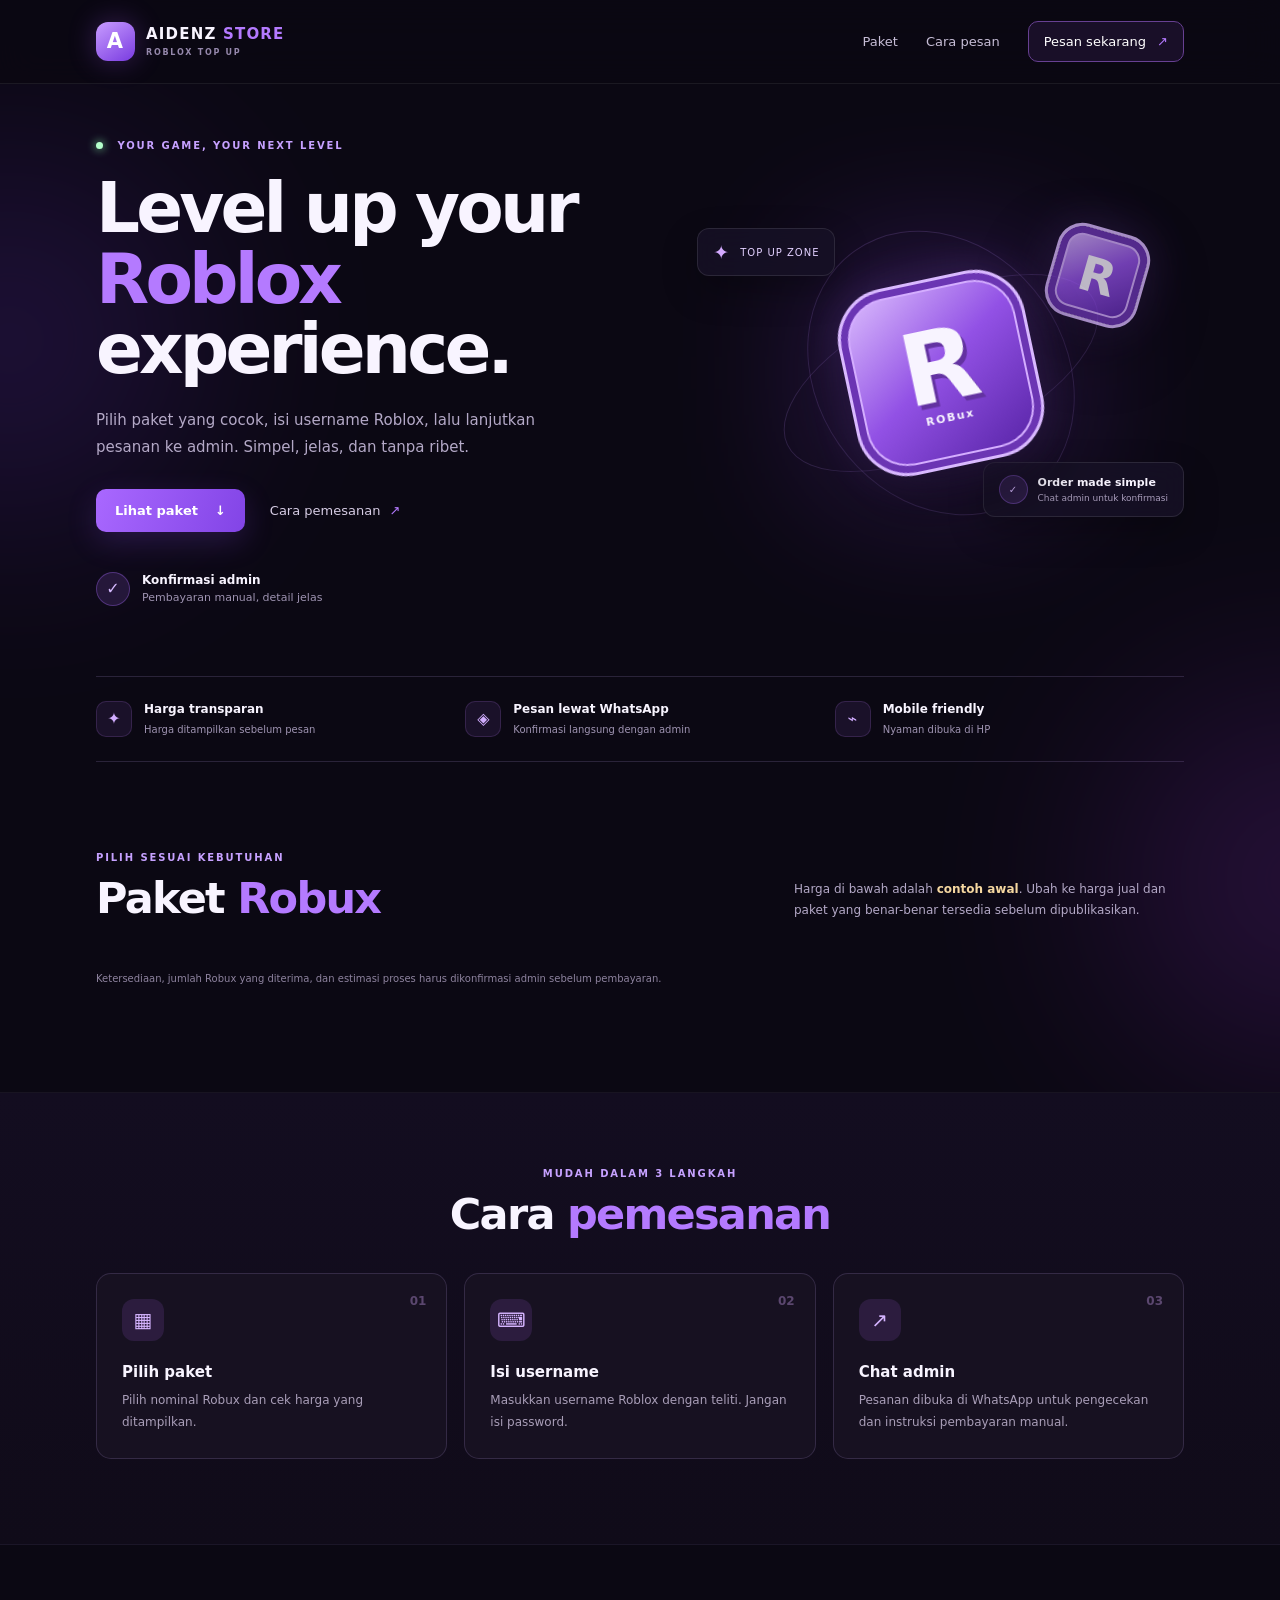
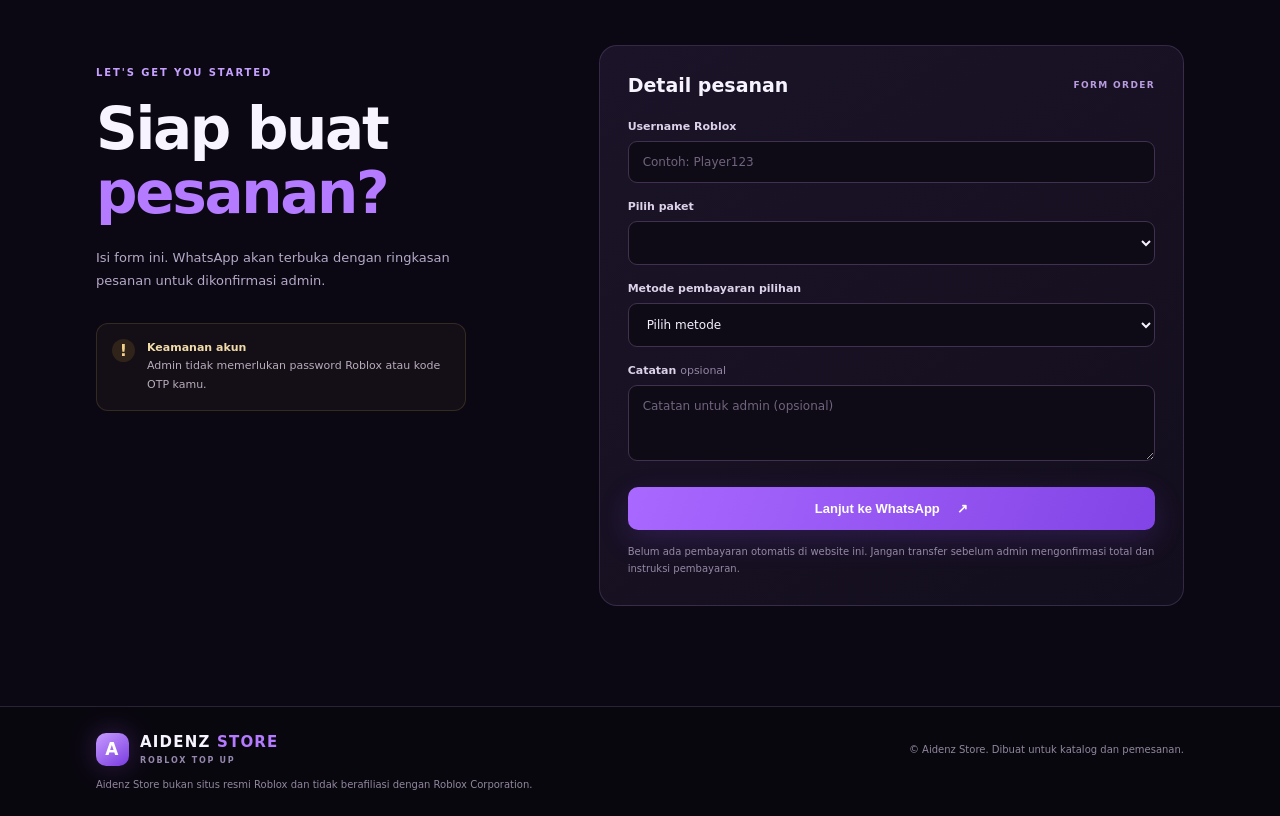
==== index.html @ 17f5f191 "Add files via upload" ====
<!doctype html>
<html lang="id">
<head>
  <meta charset="utf-8">
  <meta name="viewport" content="width=device-width, initial-scale=1">
  <meta name="theme-color" content="#0b0813">
  <meta name="description" content="Aidenz Store — katalog pemesanan Robux dengan konfirmasi admin.">
  <title>Aidenz Store — Roblox Top Up</title>
  <link rel="stylesheet" href="style.css">
</head>
<body>
  <div class="ambient ambient-one"></div>
  <div class="ambient ambient-two"></div>
  <header class="site-header">
    <a class="brand" href="#home" aria-label="Aidenz Store beranda">
      <span class="brand-mark">A</span>
      <span>AIDENZ <b>STORE</b><small>ROBLOX TOP UP</small></span>
    </a>
    <nav aria-label="Navigasi utama">
      <a href="#paket">Paket</a>
      <a href="#cara">Cara pesan</a>
      <a class="nav-cta" href="#pesan">Pesan sekarang <span>↗</span></a>
    </nav>
  </header>

  <main>
    <section class="hero section-wrap" id="home">
      <div class="hero-copy">
        <div class="eyebrow"><span class="live-dot"></span> YOUR GAME, YOUR NEXT LEVEL</div>
        <h1>Level up your<br><span>Roblox</span> experience.</h1>
        <p class="hero-text">Pilih paket yang cocok, isi username Roblox, lalu lanjutkan pesanan ke admin. Simpel, jelas, dan tanpa ribet.</p>
        <div class="hero-actions">
          <a class="button button-primary" href="#paket">Lihat paket <span>↓</span></a>
          <a class="text-link" href="#cara">Cara pemesanan <span>↗</span></a>
        </div>
        <div class="trust-row">
          <div class="trust-icon">✓</div>
          <div><strong>Konfirmasi admin</strong><small>Pembayaran manual, detail jelas</small></div>
        </div>
      </div>
      <div class="hero-art" aria-label="Ilustrasi koin game dekoratif">
        <div class="orbit orbit-a"></div><div class="orbit orbit-b"></div>
        <div class="coin coin-back">R</div>
        <div class="coin coin-main"><span>R</span><i>ROBux</i></div>
        <div class="float-card float-top"><span class="mini-spark">✦</span> TOP UP ZONE</div>
        <div class="float-card float-bottom"><span class="check-bubble">✓</span><div><strong>Order made simple</strong><small>Chat admin untuk konfirmasi</small></div></div>
        <div class="art-glow"></div>
      </div>
    </section>

    <section class="stats section-wrap" aria-label="Informasi toko">
      <div><span class="stat-icon">✦</span><strong>Harga transparan</strong><small>Harga ditampilkan sebelum pesan</small></div>
      <div><span class="stat-icon">◈</span><strong>Pesan lewat WhatsApp</strong><small>Konfirmasi langsung dengan admin</small></div>
      <div><span class="stat-icon">⌁</span><strong>Mobile friendly</strong><small>Nyaman dibuka di HP</small></div>
    </section>

    <section class="section-wrap products-section" id="paket">
      <div class="section-heading">
        <div><div class="eyebrow">PILIH SESUAI KEBUTUHAN</div><h2>Paket <span>Robux</span></h2></div>
        <p>Harga di bawah adalah <b>contoh awal</b>. Ubah ke harga jual dan paket yang benar-benar tersedia sebelum dipublikasikan.</p>
      </div>
      <div class="product-grid" id="product-grid"></div>
      <p class="small-note">Ketersediaan, jumlah Robux yang diterima, dan estimasi proses harus dikonfirmasi admin sebelum pembayaran.</p>
    </section>

    <section class="how-section" id="cara">
      <div class="section-wrap">
        <div class="section-heading centered">
          <div class="eyebrow">MUDAH DALAM 3 LANGKAH</div>
          <h2>Cara <span>pemesanan</span></h2>
        </div>
        <div class="steps">
          <article class="step-card"><div class="step-number">01</div><div class="step-icon">▦</div><h3>Pilih paket</h3><p>Pilih nominal Robux dan cek harga yang ditampilkan.</p></article>
          <article class="step-card"><div class="step-number">02</div><div class="step-icon">⌨</div><h3>Isi username</h3><p>Masukkan username Roblox dengan teliti. Jangan isi password.</p></article>
          <article class="step-card"><div class="step-number">03</div><div class="step-icon">↗</div><h3>Chat admin</h3><p>Pesanan dibuka di WhatsApp untuk pengecekan dan instruksi pembayaran manual.</p></article>
        </div>
      </div>
    </section>

    <section class="section-wrap order-section" id="pesan">
      <div class="order-aside">
        <div class="eyebrow">LET'S GET YOU STARTED</div>
        <h2>Siap buat<br><span>pesanan?</span></h2>
        <p>Isi form ini. WhatsApp akan terbuka dengan ringkasan pesanan untuk dikonfirmasi admin.</p>
        <div class="safety-note"><span>!</span><p><b>Keamanan akun</b><br>Admin tidak memerlukan password Roblox atau kode OTP kamu.</p></div>
      </div>
      <form class="order-form" id="order-form">
        <div class="form-heading"><h3>Detail pesanan</h3><span class="form-step">FORM ORDER</span></div>
        <label for="roblox-username">Username Roblox</label>
        <input id="roblox-username" name="username" type="text" maxlength="30" placeholder="Contoh: Player123" autocomplete="off" required>
        <label for="package-select">Pilih paket</label>
        <select id="package-select" name="package" required></select>
        <label for="payment-select">Metode pembayaran pilihan</label>
        <select id="payment-select" name="payment" required>
          <option value="">Pilih metode</option>
          <option>DANA (konfirmasi admin)</option>
          <option>GoPay (konfirmasi admin)</option>
          <option>Transfer bank (konfirmasi admin)</option>
          <option>QRIS jika tersedia dari admin</option>
        </select>
        <label for="customer-note">Catatan <span class="optional">opsional</span></label>
        <textarea id="customer-note" name="note" rows="3" maxlength="250" placeholder="Catatan untuk admin (opsional)"></textarea>
        <button class="button button-primary submit-button" type="submit">Lanjut ke WhatsApp <span>↗</span></button>
        <p class="form-disclaimer">Belum ada pembayaran otomatis di website ini. Jangan transfer sebelum admin mengonfirmasi total dan instruksi pembayaran.</p>
        <p class="form-error" id="form-error" role="alert" hidden></p>
      </form>
    </section>
  </main>

  <footer class="site-footer">
    <a class="brand footer-brand" href="#home"><span class="brand-mark">A</span><span>AIDENZ <b>STORE</b><small>ROBLOX TOP UP</small></span></a>
    <p>© <span id="year"></span> Aidenz Store. Dibuat untuk katalog dan pemesanan.</p>
    <p class="footer-disclaimer">Aidenz Store bukan situs resmi Roblox dan tidak berafiliasi dengan Roblox Corporation.</p>
  </footer>
  <script src="script.js"></script>
</body>
</html>
---- style.css ----
:root {
  --bg: #0b0813;
  --panel: #151020;
  --panel-light: #1c152b;
  --line: rgba(204, 172, 255, .16);
  --text: #f8f4ff;
  --muted: #b4a9c7;
  --purple: #b47aff;
  --purple-2: #8e4df2;
  --pink: #ed8cff;
}
* { box-sizing: border-box; }
html { scroll-behavior: smooth; scroll-padding-top: 88px; }
body { margin: 0; background: var(--bg); color: var(--text); font-family: Inter, ui-sans-serif, system-ui, -apple-system, BlinkMacSystemFont, "Segoe UI", sans-serif; overflow-x: hidden; }
a { color: inherit; text-decoration: none; }
.ambient { position: absolute; width: 360px; height: 360px; border-radius: 50%; filter: blur(110px); opacity: .17; pointer-events: none; z-index: -1; }
.ambient-one { background: #873eff; top: 160px; left: -170px; }
.ambient-two { background: #b53bff; top: 700px; right: -200px; }
.site-header { height: 84px; display: flex; align-items: center; justify-content: space-between; padding: 0 7.5%; border-bottom: 1px solid rgba(255,255,255,.07); background: rgba(11,8,19,.84); backdrop-filter: blur(18px); position: sticky; top: 0; z-index: 10; }
.brand { display: inline-flex; align-items: center; gap: 11px; font-size: 15px; font-weight: 900; letter-spacing: .08em; line-height: 1.15; }
.brand b { color: var(--purple); }
.brand small { display: block; font-size: 8px; color: #9588ac; letter-spacing: .22em; margin-top: 5px; }
.brand-mark { width: 39px; height: 39px; display: grid; place-items: center; border-radius: 12px; background: linear-gradient(145deg, #c89cff, #793be0); box-shadow: 0 0 28px #8f4bdf55; color: white; font-size: 21px; }
nav { display: flex; align-items: center; gap: 28px; font-size: 13px; color: #c7bed7; }
nav a:hover, .text-link:hover { color: white; }
.nav-cta { border: 1px solid #674092; border-radius: 10px; padding: 12px 15px; color: white; background: #9a5af51a; }
.nav-cta span { color: var(--purple); margin-left: 7px; }
.section-wrap { width: min(1120px, 85%); margin: auto; }
.hero { min-height: 570px; display: grid; grid-template-columns: 1.08fr .92fr; align-items: center; gap: 30px; padding-top: 56px; padding-bottom: 70px; }
.eyebrow { color: #c6a1ff; font-size: 10px; font-weight: 800; letter-spacing: .19em; }
.live-dot { display: inline-block; width: 7px; height: 7px; border-radius: 50%; background: #b4ffcb; box-shadow: 0 0 10px #8cffb2; margin-right: 9px; }
h1 { font-size: clamp(43px, 5.4vw, 70px); letter-spacing: -.055em; line-height: 1.02; margin: 22px 0; font-weight: 850; }
h1 span, h2 span { color: var(--purple); }
.hero-text { max-width: 480px; color: var(--muted); font-size: 15px; line-height: 1.8; }
.hero-actions { display: flex; align-items: center; gap: 25px; margin-top: 28px; }
.button { display: inline-flex; align-items: center; justify-content: center; gap: 17px; padding: 14px 19px; border: 0; border-radius: 10px; font-weight: 800; font-size: 13px; cursor: pointer; transition: transform .2s, box-shadow .2s; }
.button:hover { transform: translateY(-2px); }
.button-primary { color: white; background: linear-gradient(110deg, #a968ff, #8244e6); box-shadow: 0 10px 30px #8e4df233; }
.button-primary:hover { box-shadow: 0 12px 36px #a65aff55; }
.text-link { font-size: 13px; color: #d6cce4; }
.text-link span { color: var(--purple); margin-left: 5px; }
.trust-row { display: flex; gap: 12px; align-items: center; margin-top: 40px; }
.trust-icon, .check-bubble { display: grid; place-items: center; border-radius: 50%; background: #9c63e52a; color: #d6baff; width: 34px; height: 34px; border: 1px solid #a76bff55; }
.trust-row strong, .trust-row small { display: block; }
.trust-row strong { font-size: 12px; }
.trust-row small { color: #9e93b1; margin-top: 4px; font-size: 11px; }
.hero-art { position: relative; min-height: 390px; display: grid; place-items: center; isolation: isolate; }
.art-glow { position: absolute; width: 240px; height: 240px; background: #8d41ed; opacity: .25; filter: blur(75px); z-index: -1; }
.orbit { position: absolute; border: 1px solid #bc91ff2b; border-radius: 50%; transform: rotate(-25deg); }
.orbit-a { width: 340px; height: 150px; }
.orbit-b { width: 300px; height: 250px; transform: rotate(55deg); }
.coin { position: absolute; display: flex; align-items: center; justify-content: center; flex-direction: column; border-radius: 27%; font-weight: 900; background: linear-gradient(145deg, #e0c4ff, #9251e5 48%, #5421a2); border: 3px solid #d9b9ff; box-shadow: inset 0 0 0 7px #6b35b3, inset 0 0 0 9px #d4adff, 0 22px 70px #0008, 0 0 45px #a362ff44; }
.coin-main { width: 190px; height: 190px; transform: rotate(-12deg); z-index: 2; }
.coin-main span { font-size: 100px; line-height: .9; text-shadow: 3px 5px 0 #6332a1; }
.coin-main i { font-size: 11px; letter-spacing: .15em; font-style: normal; }
.coin-back { width: 95px; height: 95px; font-size: 48px; right: 8%; top: 13%; transform: rotate(16deg); opacity: .75; }
.float-card { position: absolute; display: flex; align-items: center; gap: 10px; border: 1px solid #ffffff19; background: #171126dd; border-radius: 12px; padding: 12px 15px; box-shadow: 0 14px 35px #0004; backdrop-filter: blur(12px); font-size: 10px; letter-spacing: .1em; }
.float-top { top: 13%; left: 0; color: #e3d1ff; }
.mini-spark { color: #d4aaff; font-size: 19px; }
.float-bottom { bottom: 13%; right: 0; letter-spacing: 0; }
.float-bottom strong, .float-bottom small { display: block; }
.float-bottom strong { font-size: 11px; }
.float-bottom small { color: #a99dbb; margin-top: 4px; font-size: 9px; }
.check-bubble { width: 29px; height: 29px; flex-shrink: 0; }
.stats { display: grid; grid-template-columns: repeat(3, 1fr); border-top: 1px solid var(--line); border-bottom: 1px solid var(--line); padding-top: 24px; padding-bottom: 24px; gap: 20px; }
.stats > div { display: grid; grid-template-columns: 38px 1fr; align-items: center; column-gap: 10px; }
.stat-icon { grid-row: span 2; width: 36px; height: 36px; display: grid; place-items: center; background: #9d61e51b; color: #d1adff; border: 1px solid #a875df30; border-radius: 10px; }
.stats strong { font-size: 12px; }
.stats small { color: #9f94b2; font-size: 10px; margin-top: 5px; }
.products-section { padding-top: 90px; padding-bottom: 95px; }
.section-heading { display: flex; align-items: end; justify-content: space-between; gap: 25px; margin-bottom: 30px; }
h2 { font-size: clamp(30px, 4vw, 43px); line-height: 1.1; letter-spacing: -.04em; margin: 12px 0 0; }
.section-heading > p { max-width: 390px; font-size: 12px; line-height: 1.8; color: var(--muted); margin: 0; }
.section-heading > p b { color: #f5d7a0; }
.product-grid { display: grid; grid-template-columns: repeat(3, 1fr); gap: 17px; }
.product-card { position: relative; overflow: hidden; padding: 24px; border: 1px solid var(--line); border-radius: 17px; background: linear-gradient(145deg, #1b1429, #110d1b); transition: .22s ease; }
.product-card:hover { transform: translateY(-5px); border-color: #9d68d7; box-shadow: 0 16px 35px #0003; }
.product-card.featured { border-color: #a56be0aa; background: linear-gradient(145deg, #2b1a42, #151020 75%); }
.product-badge { position: absolute; top: 15px; right: 15px; color: #e4caff; background: #9d5beb29; border: 1px solid #a975df44; border-radius: 30px; padding: 5px 8px; font-size: 9px; font-weight: 800; }
.product-symbol { display: grid; place-items: center; width: 48px; height: 48px; background: #9d5beb20; border: 1px solid #b17aff40; border-radius: 14px; font-size: 23px; margin-bottom: 20px; }
.product-card h3 { margin: 0 0 7px; font-size: 17px; }
.product-card .product-desc { margin: 0 0 22px; font-size: 11px; color: #a79bb8; }
.product-price { font-size: 24px; font-weight: 850; letter-spacing: -.04em; }
.product-price small { font-size: 10px; font-weight: 500; color: #9f94b2; letter-spacing: 0; }
.product-card button { width: 100%; margin-top: 21px; border: 1px solid #7e52ad; background: #8c4bd51a; color: #e5d4ff; border-radius: 9px; padding: 12px; font-weight: 750; cursor: pointer; }
.product-card button:hover { background: #9a59e9; color: white; }
.product-card.featured button { background: linear-gradient(100deg, #a969ff, #8143e3); border-color: transparent; color: white; }
.small-note { color: #8e839f; font-size: 10px; line-height: 1.7; margin-top: 18px; }
.how-section { padding: 75px 0 85px; background: linear-gradient(180deg, #130d20, #100b19); border-top: 1px solid #ffffff09; border-bottom: 1px solid #ffffff09; }
.centered { display: block; text-align: center; margin-bottom: 35px; }
.steps { display: grid; grid-template-columns: repeat(3, 1fr); gap: 17px; }
.step-card { position: relative; padding: 25px; border: 1px solid var(--line); background: #171121; border-radius: 15px; }
.step-number { position: absolute; top: 20px; right: 20px; color: #5b476f; font-size: 12px; font-weight: 900; }
.step-icon { display: grid; place-items: center; width: 42px; height: 42px; background: #9e60e526; color: #d5b4ff; border-radius: 12px; font-size: 20px; margin-bottom: 22px; }
.step-card h3 { font-size: 15px; margin: 0 0 9px; }
.step-card p { color: #a99eb8; font-size: 12px; line-height: 1.8; margin: 0; }
.order-section { display: grid; grid-template-columns: .85fr 1.15fr; gap: 70px; padding-top: 100px; padding-bottom: 100px; align-items: start; }
.order-aside { padding-top: 22px; }
.order-aside h2 { font-size: clamp(40px, 5vw, 58px); margin-top: 20px; }
.order-aside > p { max-width: 360px; color: var(--muted); font-size: 13px; line-height: 1.8; margin-top: 20px; }
.safety-note { display: flex; align-items: start; gap: 12px; margin-top: 30px; padding: 15px; background: #e4b65c0b; border: 1px solid #d9b45a29; border-radius: 12px; max-width: 370px; }
.safety-note > span { flex-shrink: 0; display: grid; place-items: center; width: 23px; height: 23px; border-radius: 50%; background: #c79b3826; color: #f1d18b; font-weight: 900; }
.safety-note p { margin: 0; color: #b8acbd; font-size: 11px; line-height: 1.7; }
.safety-note b { color: #f1dba9; }
.order-form { background: linear-gradient(145deg, #1b1428, #130e1d); border: 1px solid var(--line); border-radius: 18px; padding: 28px; }
.form-heading { display: flex; align-items: center; justify-content: space-between; gap: 12px; margin-bottom: 24px; }
.form-heading h3 { margin: 0; font-size: 19px; }
.form-step { color: #b99bdf; font-size: 9px; font-weight: 800; letter-spacing: .15em; }
.order-form label { display: block; margin: 17px 0 8px; color: #dcd2e9; font-size: 11px; font-weight: 700; }
.optional { color: #9286a2; font-weight: 400; }
.order-form input, .order-form select, .order-form textarea { width: 100%; padding: 13px 14px; color: #f7f0ff; background: #0e0a16; border: 1px solid #40324f; border-radius: 9px; outline: none; font: inherit; font-size: 12px; }
.order-form input:focus, .order-form select:focus, .order-form textarea:focus { border-color: #ad76ee; box-shadow: 0 0 0 3px #a65aff16; }
.order-form input::placeholder, .order-form textarea::placeholder { color: #70647e; }
.order-form select option { background: #151020; }
.order-form textarea { resize: vertical; min-height: 76px; }
.submit-button { width: 100%; margin-top: 22px; }
.form-disclaimer, .form-error { font-size: 10px; line-height: 1.7; color: #9589a5; margin: 13px 0 0; }
.form-error { color: #ffb8b8; }
.site-footer { display: flex; flex-wrap: wrap; align-items: center; justify-content: space-between; gap: 20px; padding: 26px 7.5%; border-top: 1px solid var(--line); background: #09070e; }
.site-footer > p { color: #91869e; font-size: 10px; }
.footer-brand .brand-mark { width: 33px; height: 33px; font-size: 17px; border-radius: 10px; }
.footer-disclaimer { width: 100%; margin: -7px 0 0; }
@media (max-width: 850px) {
  .section-wrap { width: 88%; }
  .hero { grid-template-columns: 1fr 1fr; gap: 8px; }
  .hero-art { transform: scale(.88); }
  .product-card { padding: 19px; }
  .order-section { gap: 35px; }
}
@media (max-width: 650px) {
  .site-header { height: 72px; padding: 0 5%; }
  nav { gap: 13px; font-size: 11px; }
  nav a:first-child { display: none; }
  .nav-cta { padding: 10px; }
  .brand { font-size: 12px; gap: 8px; }
  .brand-mark { width: 34px; height: 34px; }
  .section-wrap { width: 90%; }
  .hero { display: flex; flex-direction: column; align-items: stretch; padding-top: 55px; padding-bottom: 25px; }
  .hero-copy { position: relative; z-index: 2; }
  h1 { font-size: clamp(44px, 12vw, 64px); }
  .hero-text { font-size: 13px; }
  .hero-art { min-height: 300px; transform: scale(.84); margin: -12px 0 -18px; }
  .coin-main { width: 160px; height: 160px; }
  .coin-main span { font-size: 83px; }
  .stats { grid-template-columns: 1fr; gap: 17px; padding: 22px 0; }
  .products-section { padding-top: 65px; padding-bottom: 65px; }
  .section-heading { display: block; }
  .section-heading > p { margin-top: 18px; }
  .product-grid { grid-template-columns: repeat(2, minmax(0, 1fr)); gap: 11px; }
  .product-card { padding: 15px; border-radius: 13px; }
  .product-card h3 { font-size: 14px; }
  .product-price { font-size: 19px; }
  .product-badge { top: 10px; right: 9px; font-size: 8px; }
  .product-symbol { width: 40px; height: 40px; margin-bottom: 15px; }
  .product-card .product-desc { min-height: 30px; }
  .steps { grid-template-columns: 1fr; }
  .step-card { padding: 21px; }
  .order-section { grid-template-columns: 1fr; gap: 28px; padding-top: 70px; padding-bottom: 70px; }
  .order-aside { padding-top: 0; }
  .order-aside h2 { font-size: 48px; }
  .order-form { padding: 21px; }
  .site-footer { padding: 25px 5%; }
  .site-footer > p { line-height: 1.6; }
}
@media (prefers-reduced-motion: reduce) { html { scroll-behavior: auto; } *, *::before, *::after { transition-duration: .01ms !important; } }
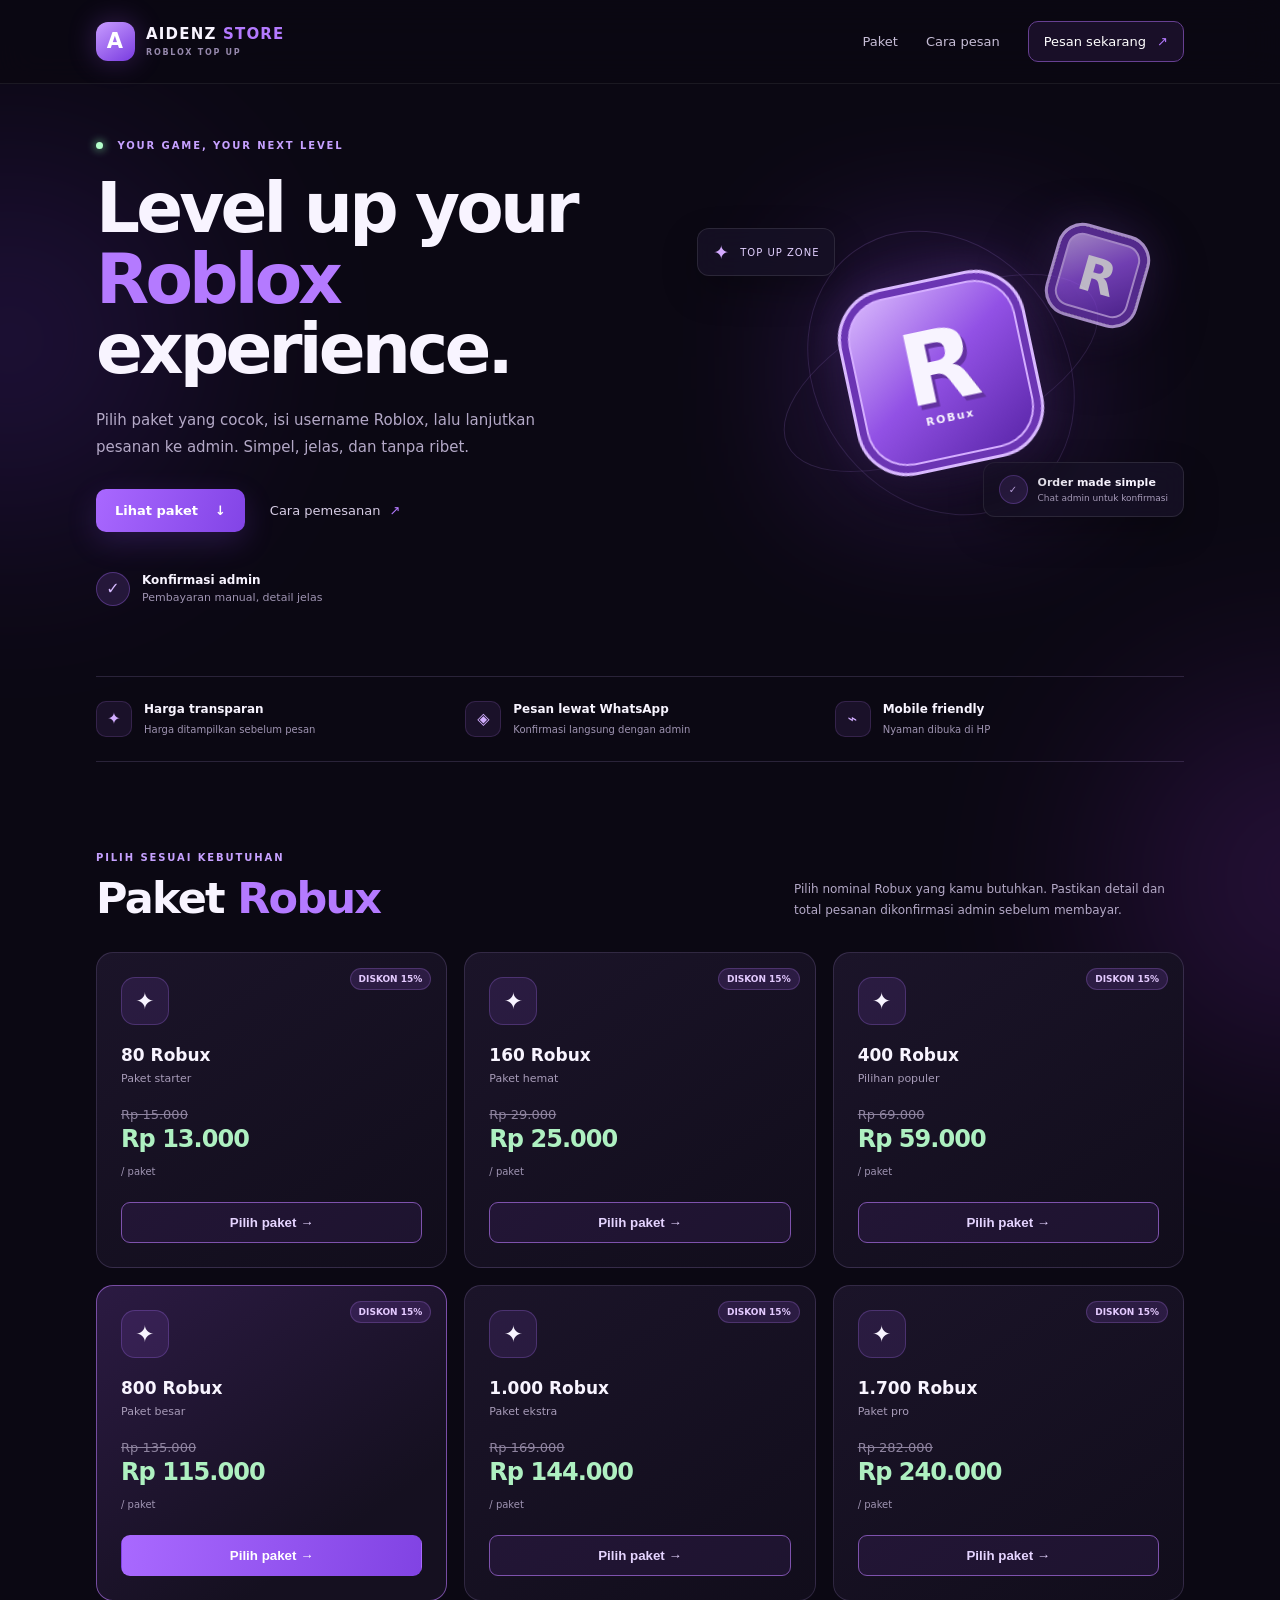
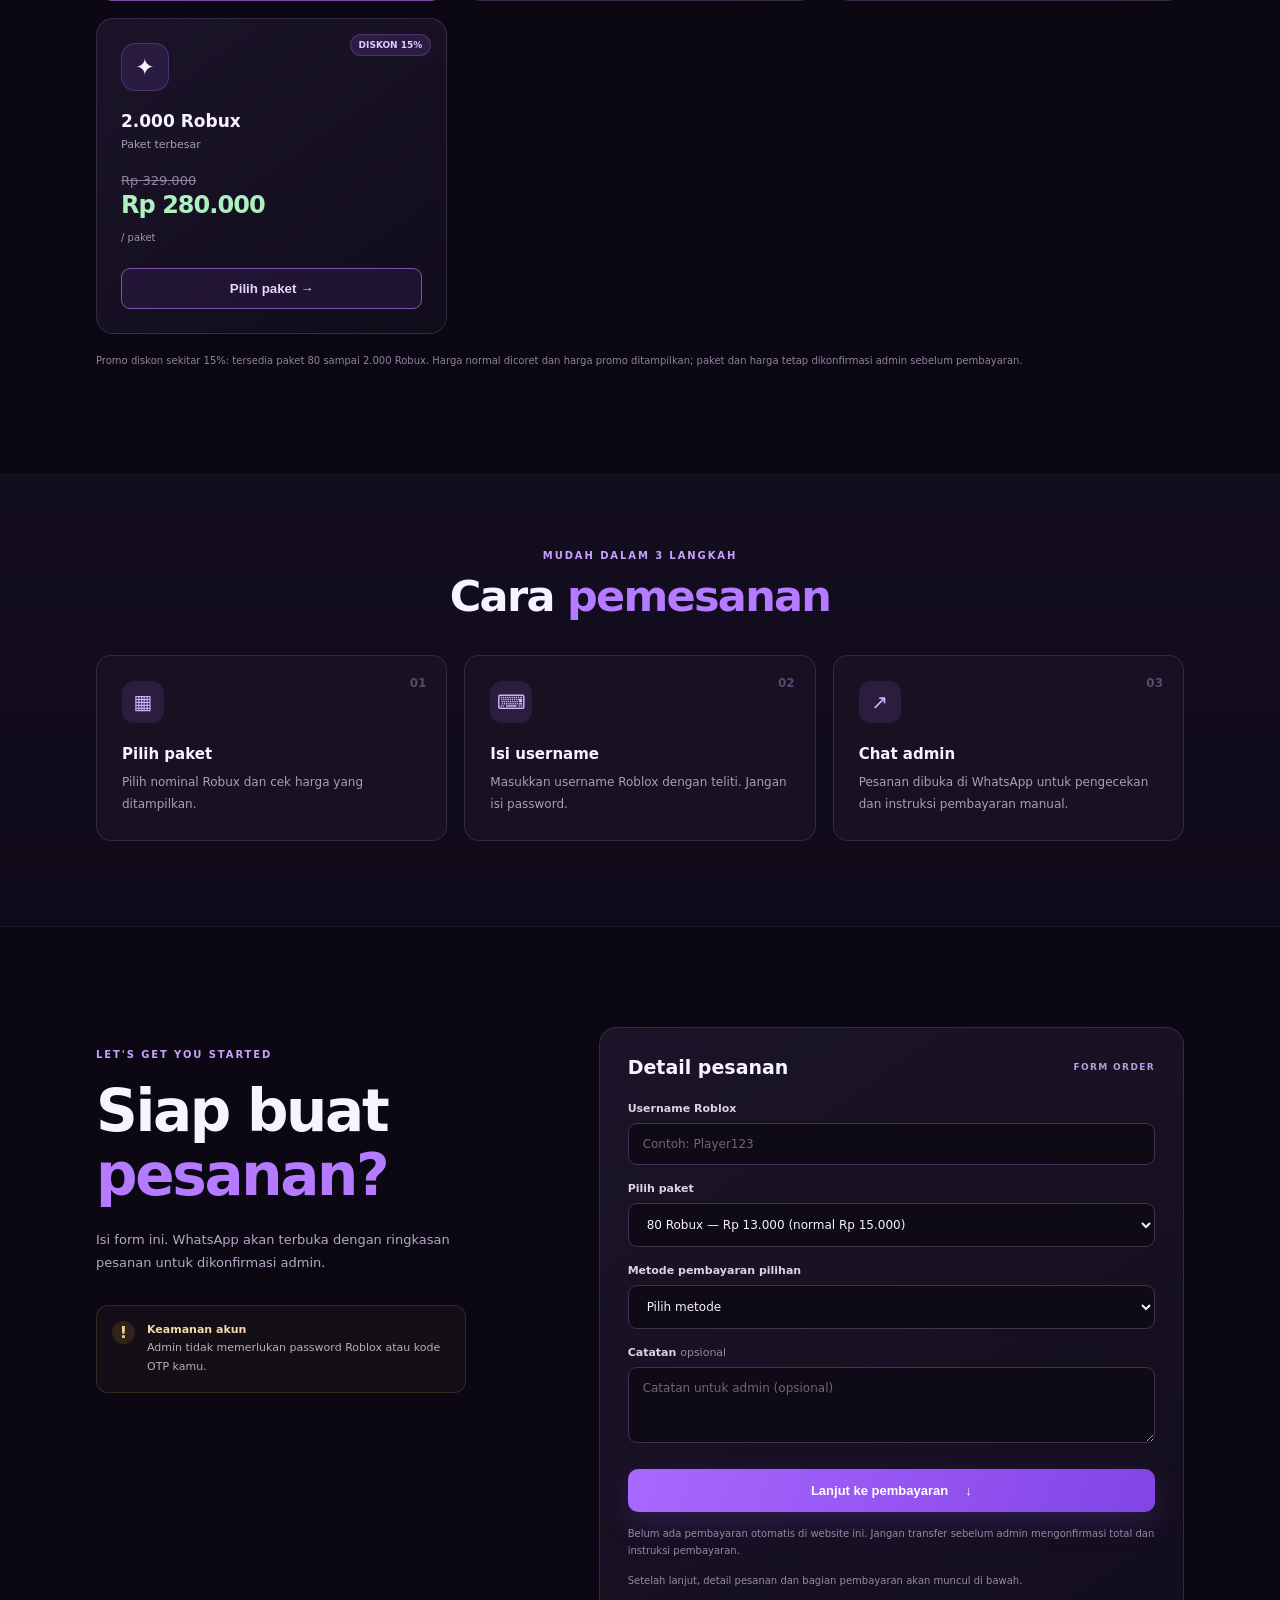
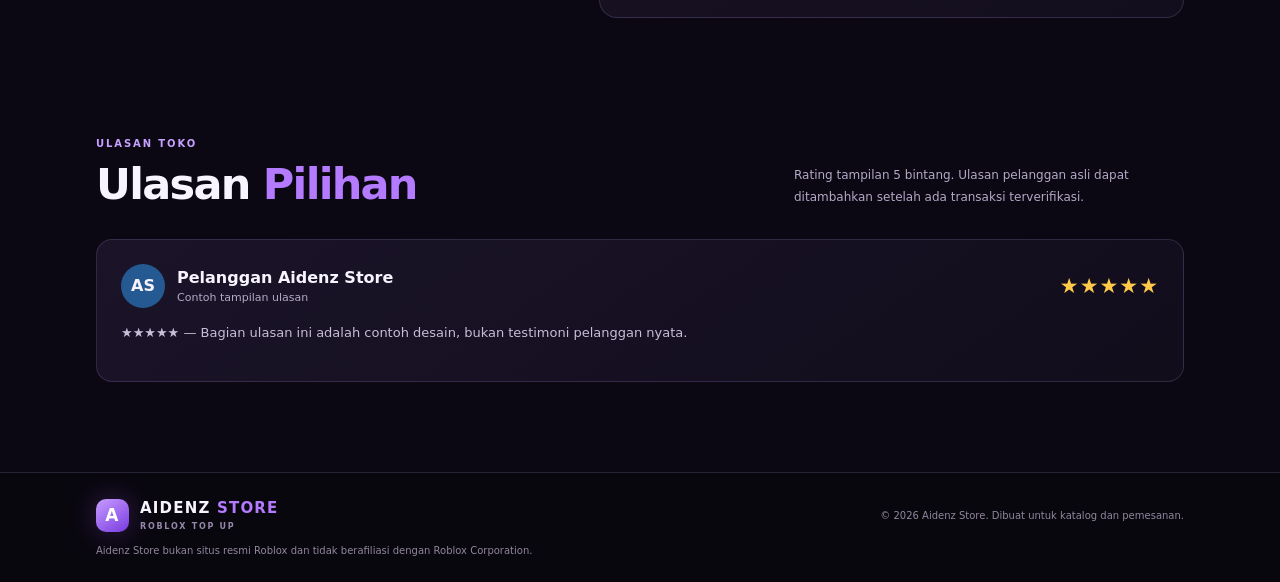
==== commit 3677020d: "Add files via upload" ====
--- a/index.html
+++ b/index.html
@@ -57,10 +57,10 @@
     <section class="section-wrap products-section" id="paket">
       <div class="section-heading">
         <div><div class="eyebrow">PILIH SESUAI KEBUTUHAN</div><h2>Paket <span>Robux</span></h2></div>
-        <p>Harga di bawah adalah <b>contoh awal</b>. Ubah ke harga jual dan paket yang benar-benar tersedia sebelum dipublikasikan.</p>
+        <p>Pilih nominal Robux yang kamu butuhkan. Pastikan detail dan total pesanan dikonfirmasi admin sebelum membayar.</p>
       </div>
       <div class="product-grid" id="product-grid"></div>
-      <p class="small-note">Ketersediaan, jumlah Robux yang diterima, dan estimasi proses harus dikonfirmasi admin sebelum pembayaran.</p>
+      <p class="small-note">Promo diskon sekitar 15%: tersedia paket 80 sampai 2.000 Robux. Harga normal dicoret dan harga promo ditampilkan; paket dan harga tetap dikonfirmasi admin sebelum pembayaran.</p>
     </section>
 
     <section class="how-section" id="cara">
@@ -100,10 +100,28 @@
         </select>
         <label for="customer-note">Catatan <span class="optional">opsional</span></label>
         <textarea id="customer-note" name="note" rows="3" maxlength="250" placeholder="Catatan untuk admin (opsional)"></textarea>
-        <button class="button button-primary submit-button" type="submit">Lanjut ke WhatsApp <span>↗</span></button>
+        <button class="button button-primary submit-button" type="submit">Lanjut ke pembayaran <span>↓</span></button>
         <p class="form-disclaimer">Belum ada pembayaran otomatis di website ini. Jangan transfer sebelum admin mengonfirmasi total dan instruksi pembayaran.</p>
         <p class="form-error" id="form-error" role="alert" hidden></p>
+        <p class="form-disclaimer">Setelah lanjut, detail pesanan dan bagian pembayaran akan muncul di bawah.</p>
       </form>
+      <section class="payment-panel" id="payment-panel" hidden aria-live="polite">
+        <div class="eyebrow">LANGKAH BERIKUTNYA</div>
+        <h3>3. Pembayaran QRIS</h3>
+        <p class="payment-intro">Periksa kembali pesanan. QRIS resmi toko akan ditampilkan di sini setelah gambar QRIS tersedia. Jangan membayar ke QR yang belum terverifikasi.</p>
+        <div class="qr-placeholder"><div class="qr-icon">▦</div><strong>QRIS Aidenz Store</strong><span>Gambar QRIS akan ditambahkan besok</span></div>
+        <div class="payment-total"><span>Total pembayaran</span><strong id="payment-total">—</strong></div>
+        <p class="payment-warning">Nominal dan nama merchant harus sesuai sebelum konfirmasi pembayaran.</p>
+        <div class="payment-actions">
+          <button class="button button-primary" id="save-order-button" type="button">Buat Pesanan &amp; Simpan</button>
+          <button class="button button-primary" id="whatsapp-order-button" type="button">Kirim Pesanan via WhatsApp ↗</button>
+        </div>
+        <p class="save-status" id="save-status" role="status"></p>
+      </section>
+    </section>
+    <section class="section-wrap reviews-section" id="ulasan">
+      <div class="section-heading"><div><div class="eyebrow">ULASAN TOKO</div><h2>Ulasan <span>Pilihan</span></h2></div><p>Rating tampilan 5 bintang. Ulasan pelanggan asli dapat ditambahkan setelah ada transaksi terverifikasi.</p></div>
+      <article class="review-card"><div class="review-top"><div class="review-avatar">AS</div><div><strong>Pelanggan Aidenz Store</strong><small>Contoh tampilan ulasan</small></div><span class="review-stars" aria-label="5 dari 5 bintang">★★★★★</span></div><p>★★★★★ — Bagian ulasan ini adalah contoh desain, bukan testimoni pelanggan nyata.</p></article>
     </section>
   </main>
 
--- a/style.css
+++ b/style.css
@@ -82,6 +82,8 @@
 .product-card .product-desc { margin: 0 0 22px; font-size: 11px; color: #a79bb8; }
 .product-price { font-size: 24px; font-weight: 850; letter-spacing: -.04em; }
 .product-price small { font-size: 10px; font-weight: 500; color: #9f94b2; letter-spacing: 0; }
+.product-normal-price { display: block; color: #8e839f; font-size: 13px; font-weight: 500; letter-spacing: 0; margin-bottom: 3px; }
+.product-sale-price { display: block; color: #aef0c1; font-size: 24px; font-weight: 850; letter-spacing: -.04em; }
 .product-card button { width: 100%; margin-top: 21px; border: 1px solid #7e52ad; background: #8c4bd51a; color: #e5d4ff; border-radius: 9px; padding: 12px; font-weight: 750; cursor: pointer; }
 .product-card button:hover { background: #9a59e9; color: white; }
 .product-card.featured button { background: linear-gradient(100deg, #a969ff, #8143e3); border-color: transparent; color: white; }
@@ -163,3 +165,26 @@
   .site-footer > p { line-height: 1.6; }
 }
 @media (prefers-reduced-motion: reduce) { html { scroll-behavior: auto; } *, *::before, *::after { transition-duration: .01ms !important; } }
+
+/* Order payment options and reviews */
+.payment-panel { grid-column: 1 / -1; margin-top: -45px; padding: 28px; border: 1px solid #315071; border-radius: 18px; background: linear-gradient(145deg,#101d31,#0c1424); }
+.payment-panel[hidden] { display: none; }
+.payment-panel h3 { font-size: 25px; margin: 12px 0; }
+.payment-intro,.payment-warning { color: var(--muted); line-height: 1.75; font-size: 13px; }
+.qr-placeholder { display: flex; flex-direction: column; align-items: center; justify-content: center; gap: 9px; min-height: 190px; margin: 22px 0; padding: 24px; border: 1px dashed #4774a1; border-radius: 14px; background: #0b1424; text-align: center; }
+.qr-icon { display: grid; place-items: center; width: 62px; height: 62px; border-radius: 15px; background: #142c48; color: #75baff; font-size: 34px; }
+.qr-placeholder span { color: #9fb2ca; font-size: 12px; }
+.payment-total { display:flex; justify-content:space-between; gap:16px; padding:18px 0; border-top:1px solid var(--line); border-bottom:1px solid var(--line); color:var(--muted); }
+.payment-total strong { color:#35e2b2; font-size:24px; }
+.payment-actions { display:grid; grid-template-columns:1fr 1fr; gap:14px; margin-top:22px; }
+.payment-actions .button { min-height:56px; }
+.save-status { color:#a8d8ff; font-size:12px; line-height:1.7; }
+.reviews-section { padding-top: 20px; padding-bottom: 90px; }
+.review-card { padding:24px; border:1px solid var(--line); border-radius:16px; background:linear-gradient(145deg,#1b1429,#110d1b); }
+.review-top { display:flex; align-items:center; gap:12px; flex-wrap:wrap; }
+.review-avatar { width:44px; height:44px; display:grid; place-items:center; border-radius:50%; background:#245a91; font-weight:800; }
+.review-top strong,.review-top small { display:block; }
+.review-top small { margin-top:4px; color:var(--muted); font-size:11px; }
+.review-stars { margin-left:auto; color:#ffc94a; font-size:21px; letter-spacing:1px; }
+.review-card p { color:#c7bed7; line-height:1.8; font-size:13px; }
+@media(max-width:650px) { .payment-panel { margin-top:-30px; padding:20px; } .payment-actions { grid-template-columns:1fr; } .payment-total strong { font-size:20px; } .review-stars { margin-left:0; width:100%; } }
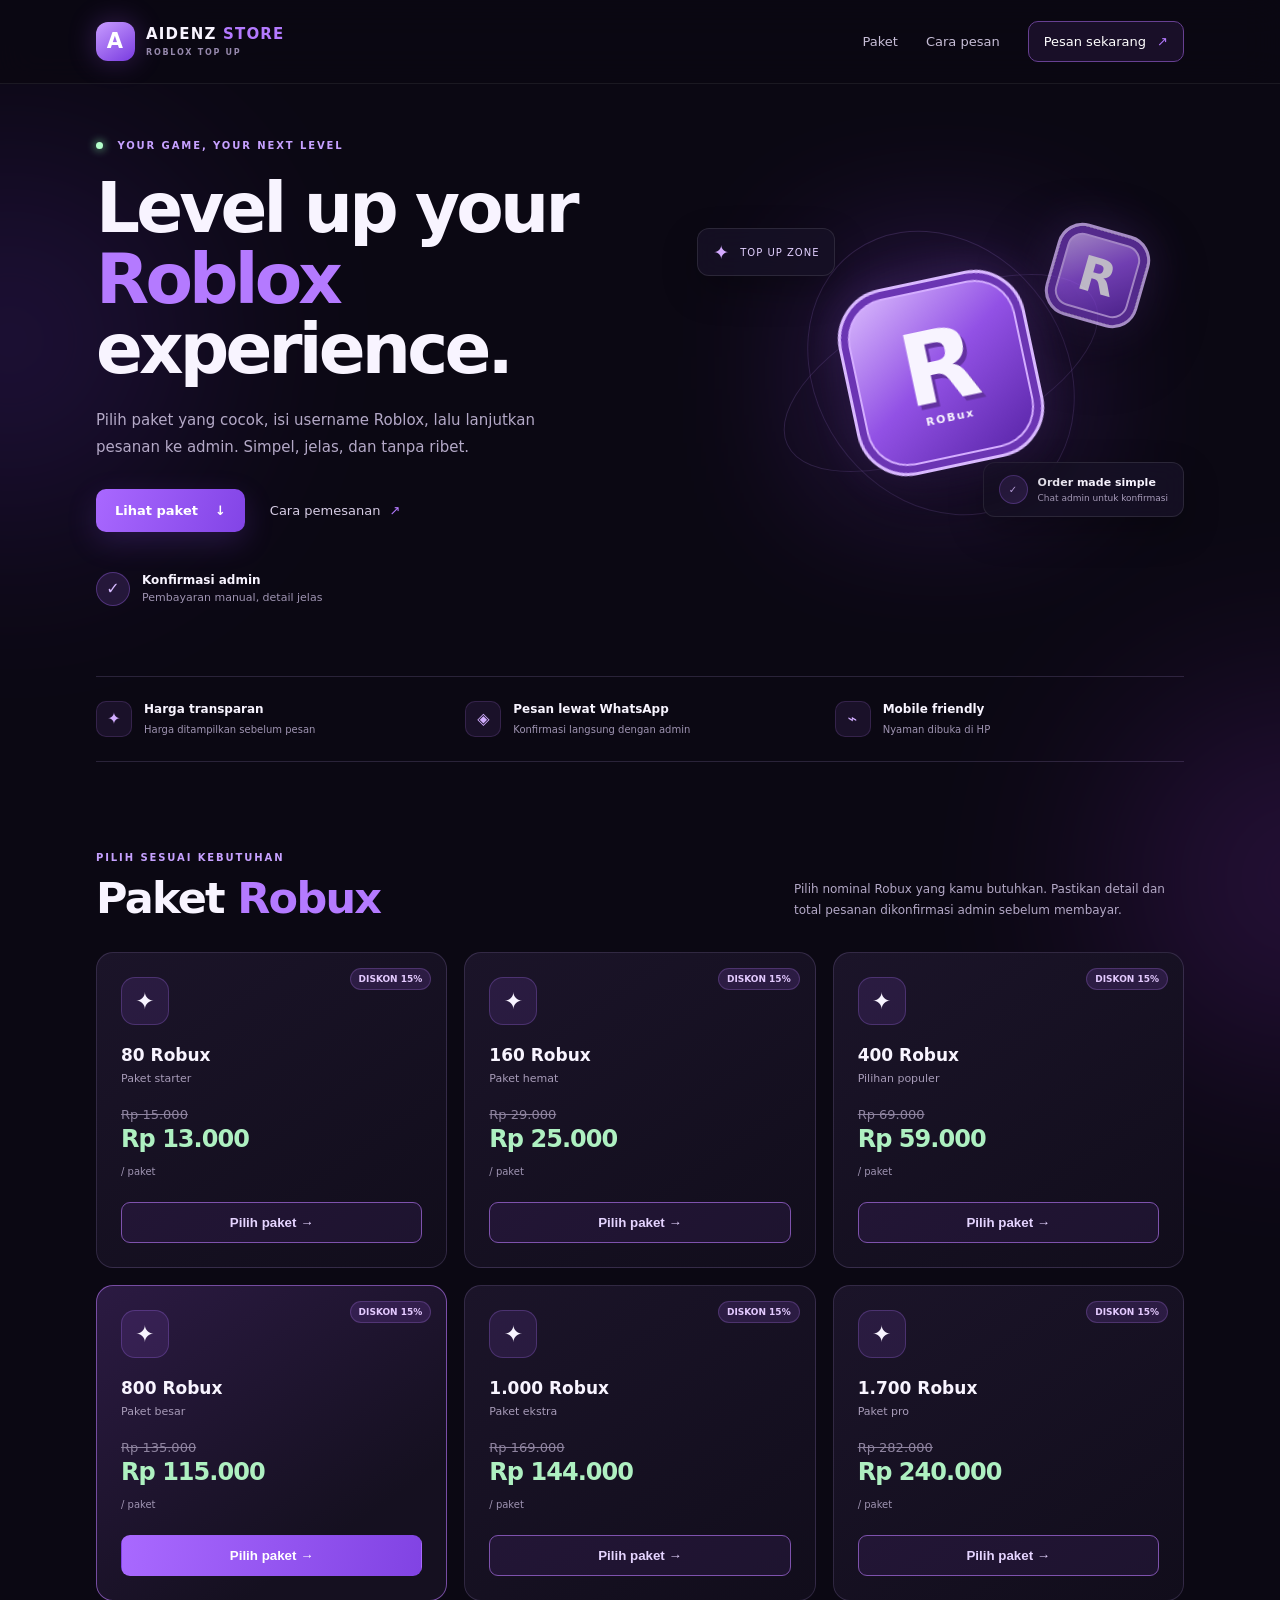
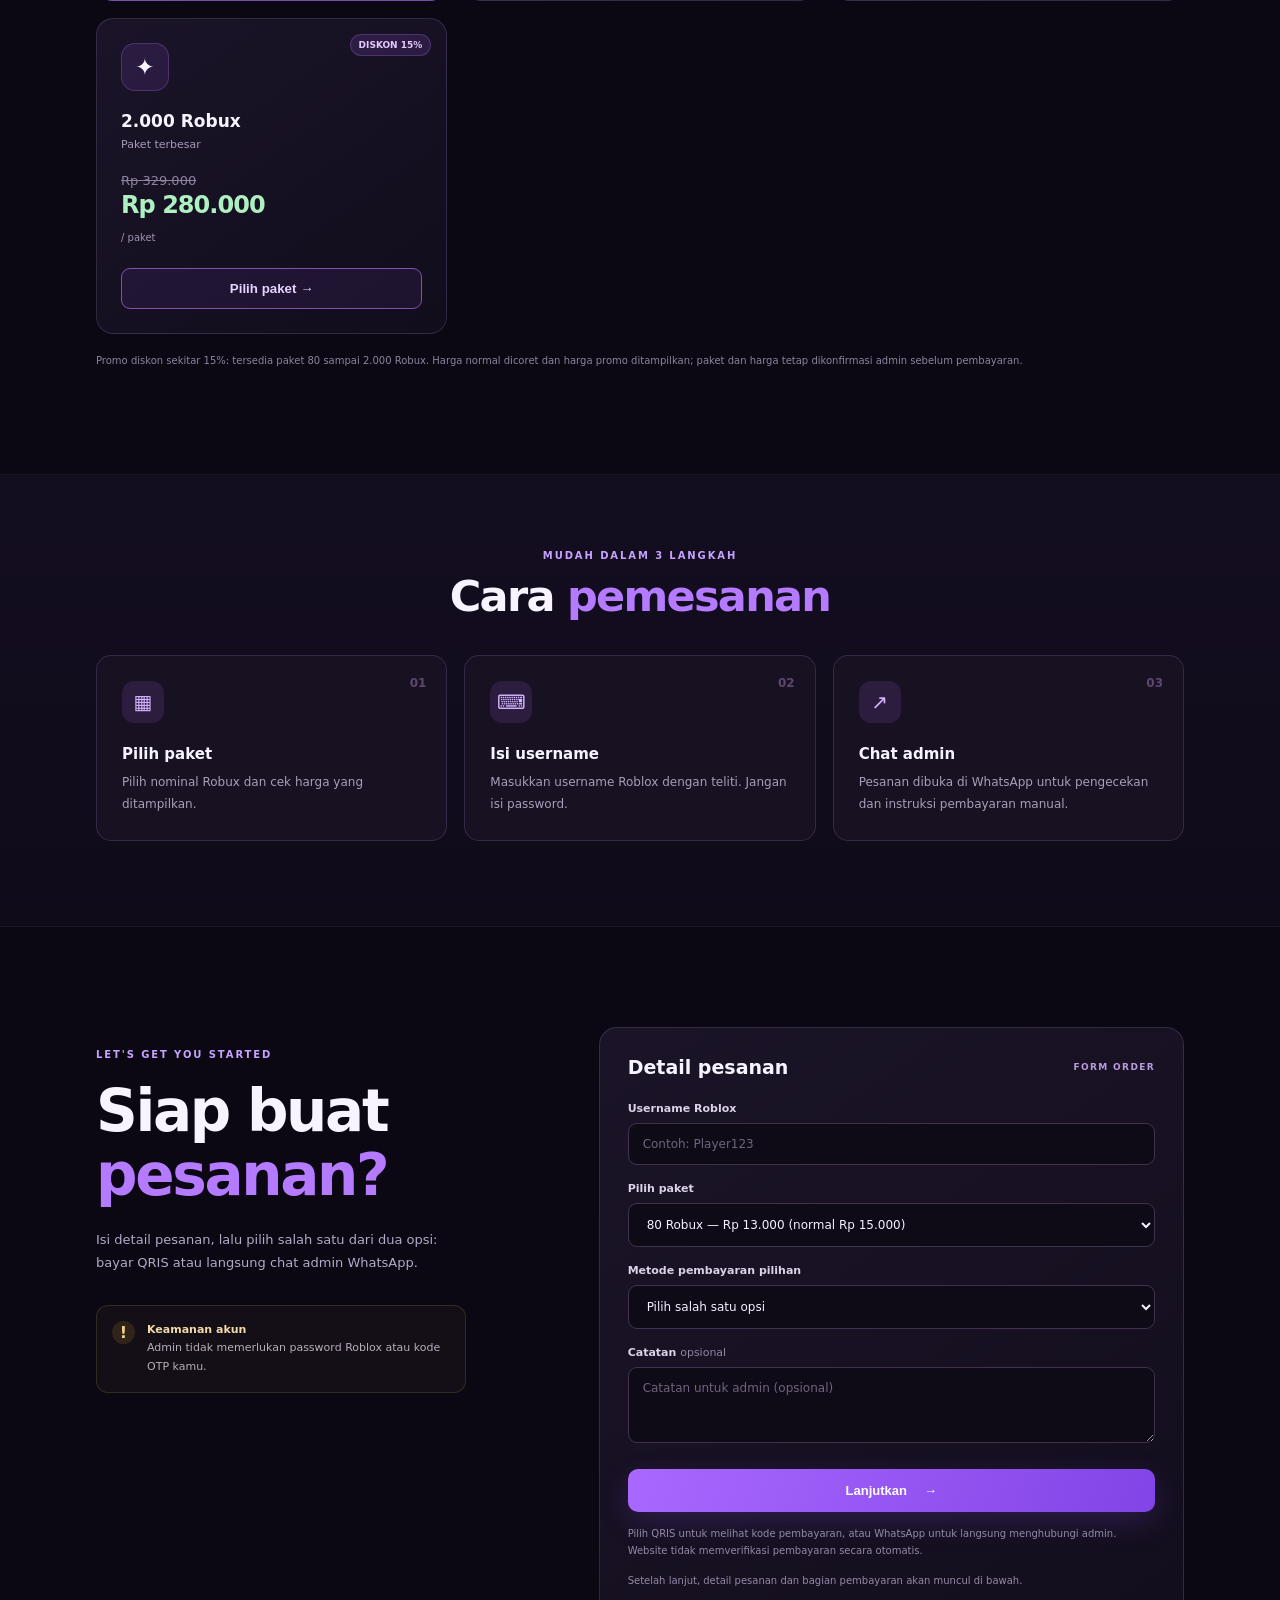
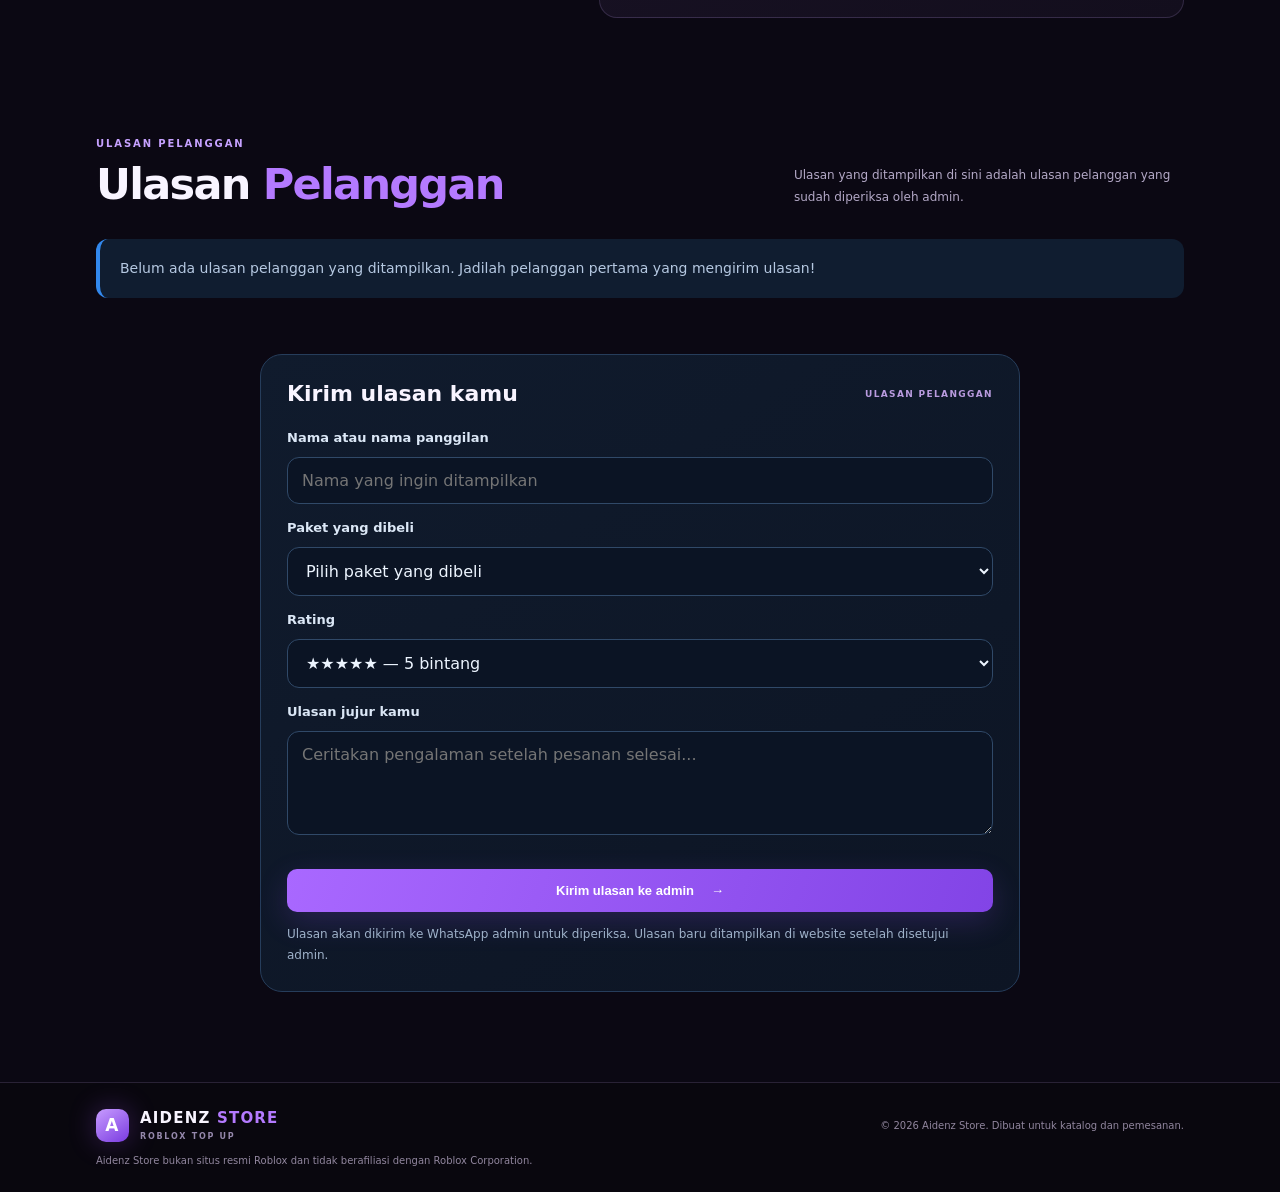
==== commit b7e2384e: "Add files via upload" ====
--- a/index.html
+++ b/index.html
@@ -81,7 +81,7 @@
       <div class="order-aside">
         <div class="eyebrow">LET'S GET YOU STARTED</div>
         <h2>Siap buat<br><span>pesanan?</span></h2>
-        <p>Isi form ini. WhatsApp akan terbuka dengan ringkasan pesanan untuk dikonfirmasi admin.</p>
+        <p>Isi detail pesanan, lalu pilih salah satu dari dua opsi: bayar QRIS atau langsung chat admin WhatsApp.</p>
         <div class="safety-note"><span>!</span><p><b>Keamanan akun</b><br>Admin tidak memerlukan password Roblox atau kode OTP kamu.</p></div>
       </div>
       <form class="order-form" id="order-form">
@@ -92,36 +92,44 @@
         <select id="package-select" name="package" required></select>
         <label for="payment-select">Metode pembayaran pilihan</label>
         <select id="payment-select" name="payment" required>
-          <option value="">Pilih metode</option>
-          <option>DANA (konfirmasi admin)</option>
-          <option>GoPay (konfirmasi admin)</option>
-          <option>Transfer bank (konfirmasi admin)</option>
-          <option>QRIS jika tersedia dari admin</option>
+          <option value="">Pilih salah satu opsi</option>
+          <option value="qris">1. Bayar langsung dengan QRIS</option>
+          <option value="whatsapp">2. Chat admin WhatsApp</option>
         </select>
         <label for="customer-note">Catatan <span class="optional">opsional</span></label>
         <textarea id="customer-note" name="note" rows="3" maxlength="250" placeholder="Catatan untuk admin (opsional)"></textarea>
-        <button class="button button-primary submit-button" type="submit">Lanjut ke pembayaran <span>↓</span></button>
-        <p class="form-disclaimer">Belum ada pembayaran otomatis di website ini. Jangan transfer sebelum admin mengonfirmasi total dan instruksi pembayaran.</p>
+        <button class="button button-primary submit-button" type="submit">Lanjutkan <span>→</span></button>
+        <p class="form-disclaimer">Pilih QRIS untuk melihat kode pembayaran, atau WhatsApp untuk langsung menghubungi admin. Website tidak memverifikasi pembayaran secara otomatis.</p>
         <p class="form-error" id="form-error" role="alert" hidden></p>
         <p class="form-disclaimer">Setelah lanjut, detail pesanan dan bagian pembayaran akan muncul di bawah.</p>
       </form>
       <section class="payment-panel" id="payment-panel" hidden aria-live="polite">
         <div class="eyebrow">LANGKAH BERIKUTNYA</div>
-        <h3>3. Pembayaran QRIS</h3>
-        <p class="payment-intro">Periksa kembali pesanan. QRIS resmi toko akan ditampilkan di sini setelah gambar QRIS tersedia. Jangan membayar ke QR yang belum terverifikasi.</p>
-        <div class="qr-placeholder"><div class="qr-icon">▦</div><strong>QRIS Aidenz Store</strong><span>Gambar QRIS akan ditambahkan besok</span></div>
-        <div class="payment-total"><span>Total pembayaran</span><strong id="payment-total">—</strong></div>
-        <p class="payment-warning">Nominal dan nama merchant harus sesuai sebelum konfirmasi pembayaran.</p>
-        <div class="payment-actions">
-          <button class="button button-primary" id="save-order-button" type="button">Buat Pesanan &amp; Simpan</button>
-          <button class="button button-primary" id="whatsapp-order-button" type="button">Kirim Pesanan via WhatsApp ↗</button>
-        </div>
+        <h3>QRIS — Selesaikan pembayaran</h3>
+        <p class="payment-intro">Pindai QRIS di bawah menggunakan aplikasi pembayaran yang mendukung QRIS. Pastikan nama merchant dan nominal sesuai sebelum membayar.</p>
+        <div class="qris-image-wrap"><img class="qris-image" src="assets/qris-jaya-sejahtera.jpg" alt="Kode pembayaran QRIS yang disediakan untuk Aidenz Store" loading="lazy"><p class="qris-merchant-note">Periksa nama merchant yang muncul di aplikasi pembayaran sebelum mengonfirmasi.</p></div>
+        <div class="payment-total"><span>Total pesanan</span><strong id="payment-total">—</strong></div>
+        <p class="payment-warning">QRIS dapat meminta nominal dimasukkan secara manual. Periksa total pesanan sebelum membayar. Status pembayaran perlu dikonfirmasi admin.</p>
         <p class="save-status" id="save-status" role="status"></p>
       </section>
     </section>
     <section class="section-wrap reviews-section" id="ulasan">
-      <div class="section-heading"><div><div class="eyebrow">ULASAN TOKO</div><h2>Ulasan <span>Pilihan</span></h2></div><p>Rating tampilan 5 bintang. Ulasan pelanggan asli dapat ditambahkan setelah ada transaksi terverifikasi.</p></div>
-      <article class="review-card"><div class="review-top"><div class="review-avatar">AS</div><div><strong>Pelanggan Aidenz Store</strong><small>Contoh tampilan ulasan</small></div><span class="review-stars" aria-label="5 dari 5 bintang">★★★★★</span></div><p>★★★★★ — Bagian ulasan ini adalah contoh desain, bukan testimoni pelanggan nyata.</p></article>
+      <div class="section-heading"><div><div class="eyebrow">ULASAN PELANGGAN</div><h2>Ulasan <span>Pelanggan</span></h2></div><p>Ulasan yang ditampilkan di sini adalah ulasan pelanggan yang sudah diperiksa oleh admin.</p></div>
+      <div class="review-status" id="review-status" role="status">Belum ada ulasan pelanggan yang ditampilkan. Jadilah pelanggan pertama yang mengirim ulasan!</div>
+      <div class="review-list" id="review-list" aria-live="polite"></div>
+      <form class="review-form" id="review-form">
+        <div class="form-heading"><h3>Kirim ulasan kamu</h3><span class="form-step">ULASAN PELANGGAN</span></div>
+        <label for="review-name">Nama atau nama panggilan</label>
+        <input id="review-name" name="name" type="text" maxlength="50" placeholder="Nama yang ingin ditampilkan" required>
+        <label for="review-package">Paket yang dibeli</label>
+        <select id="review-package" name="package" required><option value="">Pilih paket yang dibeli</option></select>
+        <label for="review-rating">Rating</label>
+        <select id="review-rating" name="rating" required><option value="5">★★★★★ — 5 bintang</option><option value="4">★★★★☆ — 4 bintang</option><option value="3">★★★☆☆ — 3 bintang</option><option value="2">★★☆☆☆ — 2 bintang</option><option value="1">★☆☆☆☆ — 1 bintang</option></select>
+        <label for="review-text">Ulasan jujur kamu</label>
+        <textarea id="review-text" name="review" rows="4" maxlength="500" placeholder="Ceritakan pengalaman setelah pesanan selesai..." required></textarea>
+        <button class="button button-primary submit-button" type="submit">Kirim ulasan ke admin <span>→</span></button>
+        <p class="form-disclaimer">Ulasan akan dikirim ke WhatsApp admin untuk diperiksa. Ulasan baru ditampilkan di website setelah disetujui admin.</p>
+      </form>
     </section>
   </main>
 
--- a/style.css
+++ b/style.css
@@ -180,11 +180,35 @@
 .payment-actions .button { min-height:56px; }
 .save-status { color:#a8d8ff; font-size:12px; line-height:1.7; }
 .reviews-section { padding-top: 20px; padding-bottom: 90px; }
-.review-card { padding:24px; border:1px solid var(--line); border-radius:16px; background:linear-gradient(145deg,#1b1429,#110d1b); }
+.review-disclaimer { margin: 0 0 24px; padding: 18px 20px; border-left: 4px solid #3288ed; border-radius: 12px; background: #101d30; color: #b5c8e1; line-height: 1.7; font-size: 13px; }
+.review-list { display: grid; gap: 18px; }
+.review-card { padding:24px; border:1px solid #263d5b; border-radius:22px; background:linear-gradient(145deg,#101b2d,#0d1524); }
 .review-top { display:flex; align-items:center; gap:12px; flex-wrap:wrap; }
 .review-avatar { width:44px; height:44px; display:grid; place-items:center; border-radius:50%; background:#245a91; font-weight:800; }
 .review-top strong,.review-top small { display:block; }
-.review-top small { margin-top:4px; color:var(--muted); font-size:11px; }
+.review-top small { margin-top:4px; color:#9fb2ca; font-size:12px; }
 .review-stars { margin-left:auto; color:#ffc94a; font-size:21px; letter-spacing:1px; }
-.review-card p { color:#c7bed7; line-height:1.8; font-size:13px; }
+.review-top strong { font-size:17px; }
+.review-card p { color:#c0cee0; line-height:1.8; font-size:14px; margin:18px 0 0; }
+.review-pagination { display:flex; flex-direction:column; align-items:center; gap:12px; padding-top:24px; }
+.review-pagination p { color:#9fb2ca; font-size:12px; margin:0; }
+.review-pagination button { min-width:220px; }
+@media(max-width:650px) { .review-card { padding:20px; border-radius:20px; } .review-top strong { font-size:16px; } .review-card p { font-size:14px; } .review-disclaimer { font-size:12px; padding:15px; } }
 @media(max-width:650px) { .payment-panel { margin-top:-30px; padding:20px; } .payment-actions { grid-template-columns:1fr; } .payment-total strong { font-size:20px; } .review-stars { margin-left:0; width:100%; } }
+
+/* QRIS payment image */
+.qris-image-wrap { display:flex; flex-direction:column; align-items:center; gap:12px; margin:20px 0; padding:14px; background:#fff; border-radius:16px; }
+.qris-image { display:block; width:100%; max-width:460px; height:auto; object-fit:contain; border-radius:8px; }
+.qris-merchant-note { max-width:460px; margin:0; color:#333; font-size:13px; line-height:1.5; text-align:center; }
+
+/* Ulasan pelanggan asli dan formulir pengiriman */
+.review-status { margin:0 0 24px; padding:18px 20px; border-left:4px solid #3288ed; border-radius:12px; background:#101d30; color:#b5c8e1; line-height:1.7; font-size:14px; }
+.review-form { display:grid; gap:12px; max-width:760px; margin:32px auto 0; padding:26px; border:1px solid #263d5b; border-radius:22px; background:linear-gradient(145deg,#101b2d,#0d1524); }
+.review-form .form-heading { display:flex; align-items:center; justify-content:space-between; gap:12px; flex-wrap:wrap; margin-bottom:8px; }
+.review-form .form-heading h3 { margin:0; font-size:22px; }
+.review-form label { margin-top:4px; color:#dbe7f6; font-size:13px; font-weight:650; }
+.review-form input,.review-form select,.review-form textarea { width:100%; border:1px solid #304968; border-radius:12px; background:#0b1424; color:#edf5ff; padding:13px 14px; font:inherit; outline:none; }
+.review-form input:focus,.review-form select:focus,.review-form textarea:focus { border-color:#3288ed; box-shadow:0 0 0 3px #3288ed25; }
+.review-form textarea { resize:vertical; }
+.review-form .form-disclaimer { color:#9fb2ca; font-size:12px; line-height:1.7; margin:0; }
+@media(max-width:650px) { .review-form { padding:20px; border-radius:18px; } .review-form .form-heading h3 { font-size:20px; } }
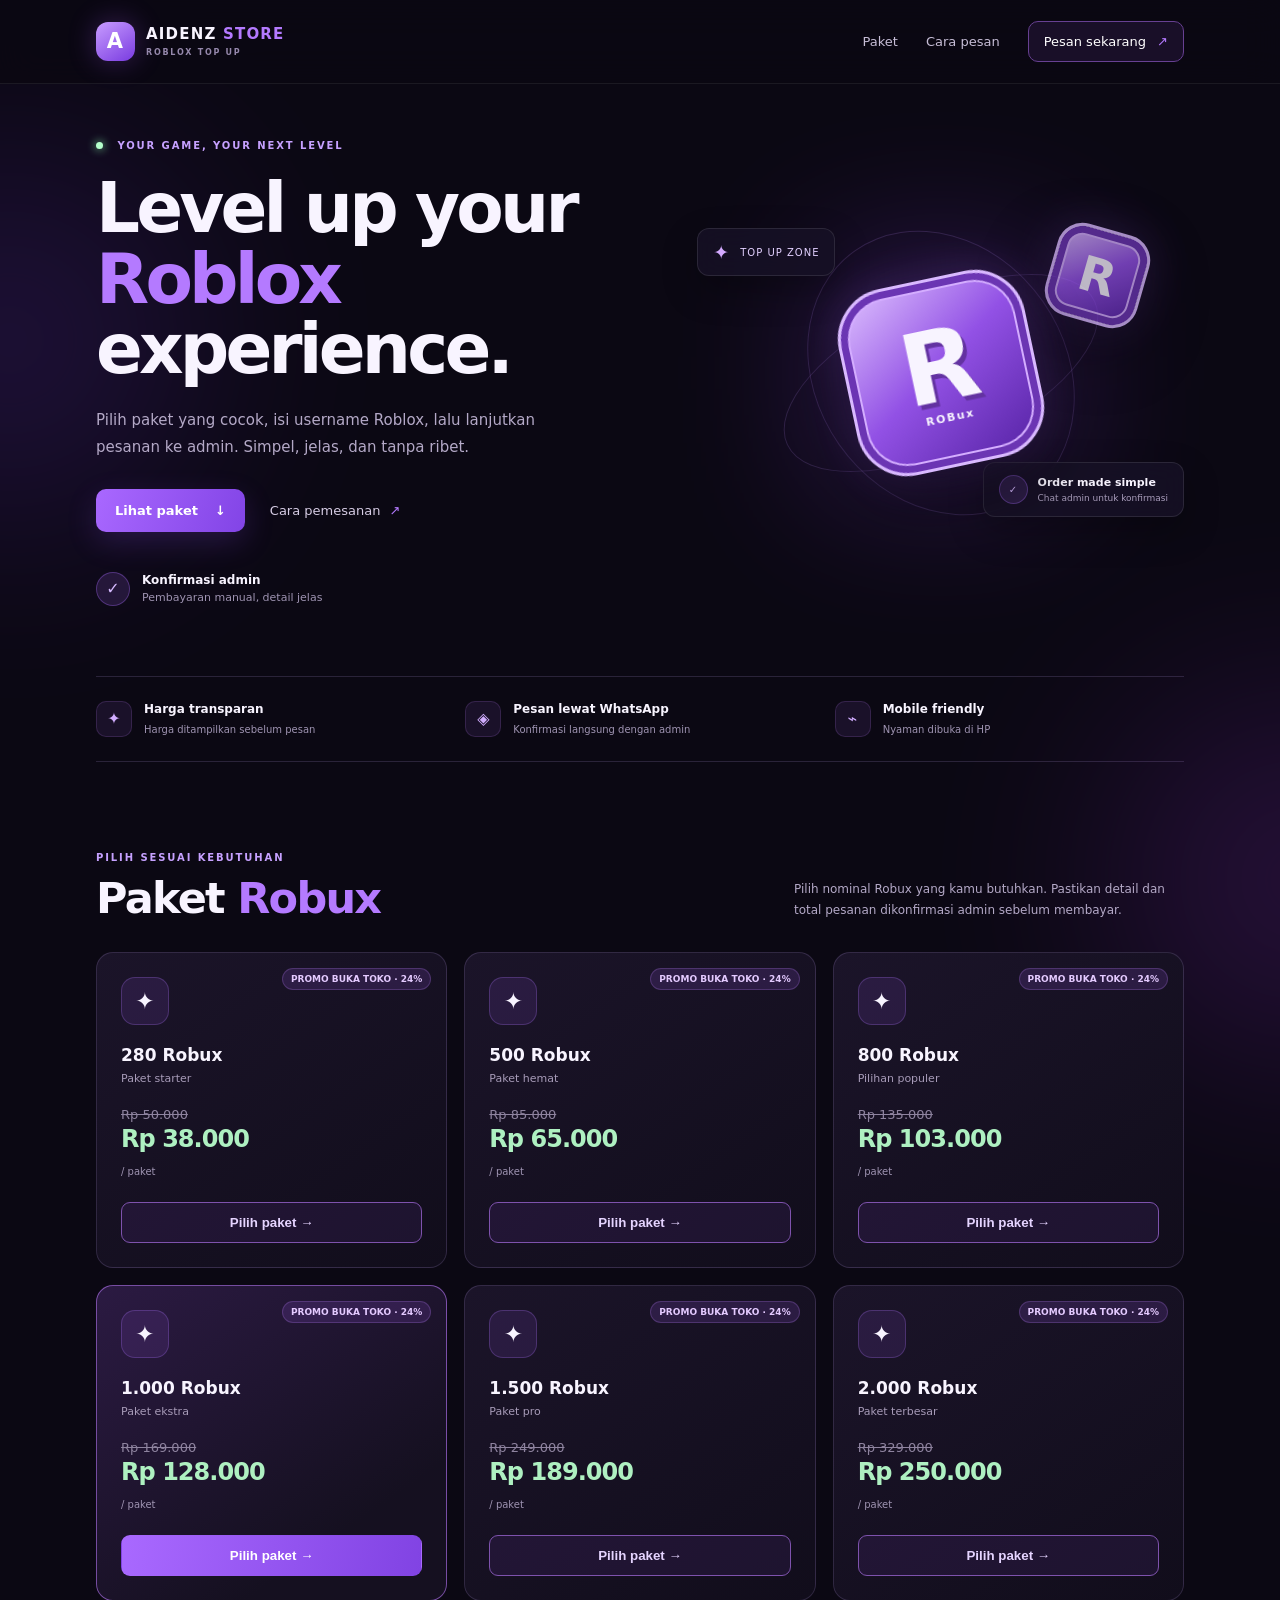
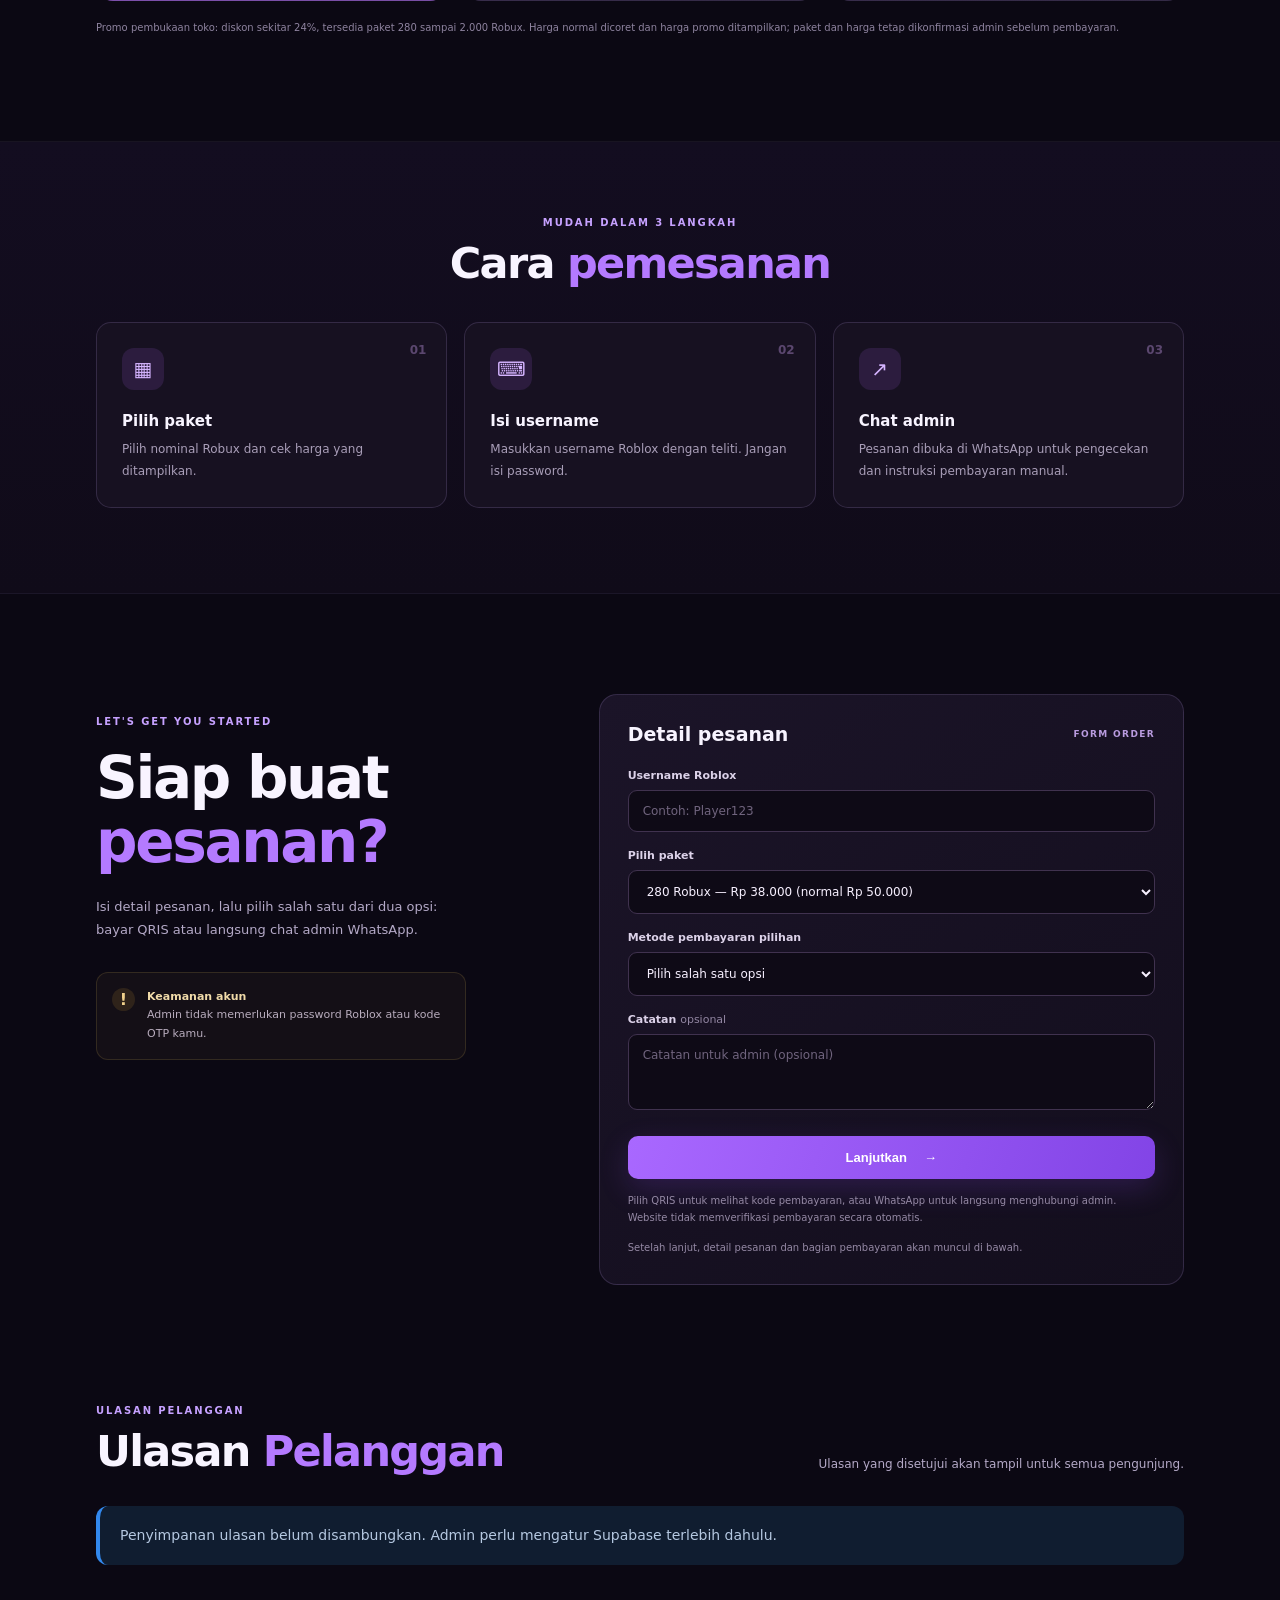
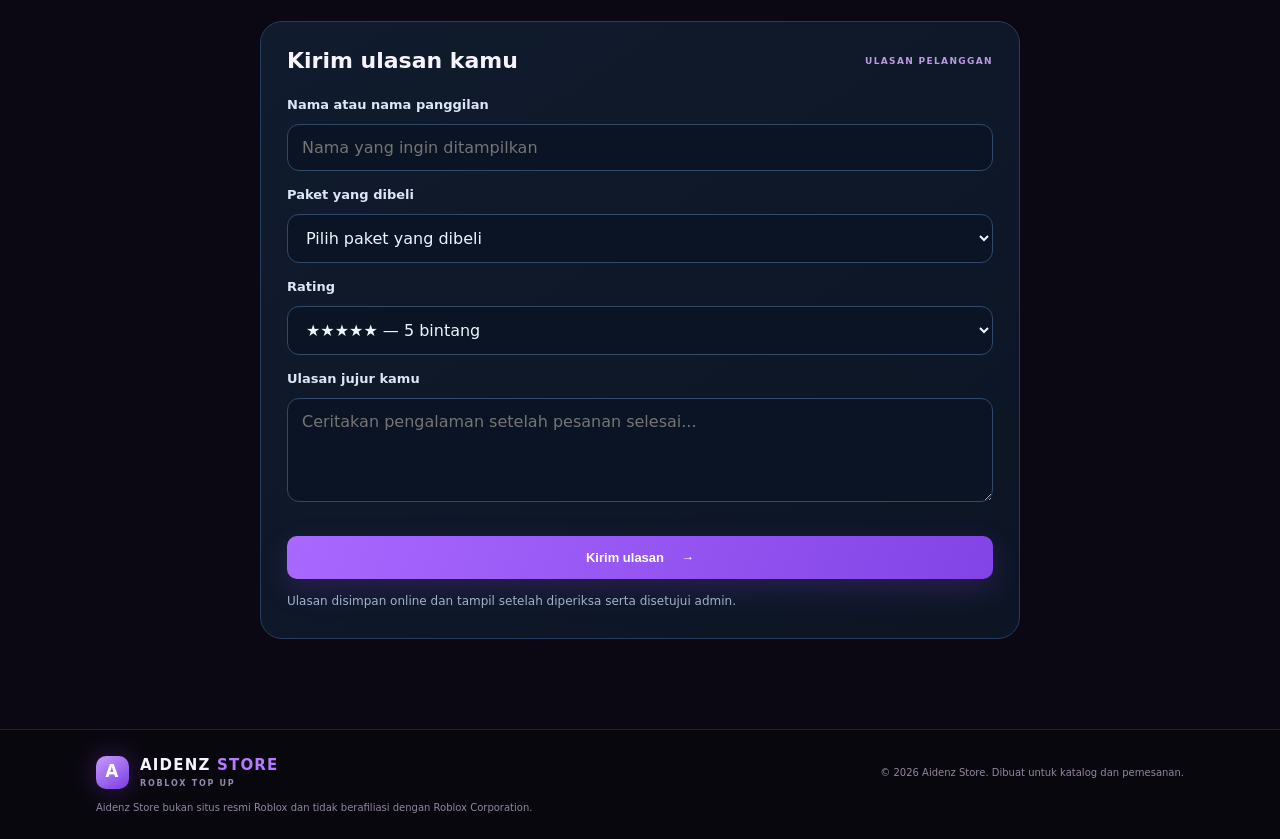
==== commit f4785a87: "Add files via upload" ====
--- a/index.html
+++ b/index.html
@@ -60,7 +60,7 @@
         <p>Pilih nominal Robux yang kamu butuhkan. Pastikan detail dan total pesanan dikonfirmasi admin sebelum membayar.</p>
       </div>
       <div class="product-grid" id="product-grid"></div>
-      <p class="small-note">Promo diskon sekitar 15%: tersedia paket 80 sampai 2.000 Robux. Harga normal dicoret dan harga promo ditampilkan; paket dan harga tetap dikonfirmasi admin sebelum pembayaran.</p>
+      <p class="small-note">Promo pembukaan toko: diskon sekitar 24%, tersedia paket 280 sampai 2.000 Robux. Harga normal dicoret dan harga promo ditampilkan; paket dan harga tetap dikonfirmasi admin sebelum pembayaran.</p>
     </section>
 
     <section class="how-section" id="cara">
@@ -114,7 +114,7 @@
       </section>
     </section>
     <section class="section-wrap reviews-section" id="ulasan">
-      <div class="section-heading"><div><div class="eyebrow">ULASAN PELANGGAN</div><h2>Ulasan <span>Pelanggan</span></h2></div><p>Ulasan yang ditampilkan di sini adalah ulasan pelanggan yang sudah diperiksa oleh admin.</p></div>
+      <div class="section-heading"><div><div class="eyebrow">ULASAN PELANGGAN</div><h2>Ulasan <span>Pelanggan</span></h2></div><p>Ulasan yang disetujui akan tampil untuk semua pengunjung.</p></div>
       <div class="review-status" id="review-status" role="status">Belum ada ulasan pelanggan yang ditampilkan. Jadilah pelanggan pertama yang mengirim ulasan!</div>
       <div class="review-list" id="review-list" aria-live="polite"></div>
       <form class="review-form" id="review-form">
@@ -127,8 +127,8 @@
         <select id="review-rating" name="rating" required><option value="5">★★★★★ — 5 bintang</option><option value="4">★★★★☆ — 4 bintang</option><option value="3">★★★☆☆ — 3 bintang</option><option value="2">★★☆☆☆ — 2 bintang</option><option value="1">★☆☆☆☆ — 1 bintang</option></select>
         <label for="review-text">Ulasan jujur kamu</label>
         <textarea id="review-text" name="review" rows="4" maxlength="500" placeholder="Ceritakan pengalaman setelah pesanan selesai..." required></textarea>
-        <button class="button button-primary submit-button" type="submit">Kirim ulasan ke admin <span>→</span></button>
-        <p class="form-disclaimer">Ulasan akan dikirim ke WhatsApp admin untuk diperiksa. Ulasan baru ditampilkan di website setelah disetujui admin.</p>
+        <button class="button button-primary submit-button" type="submit">Kirim ulasan <span>→</span></button>
+        <p class="form-disclaimer">Ulasan disimpan online dan tampil setelah diperiksa serta disetujui admin.</p>
       </form>
     </section>
   </main>
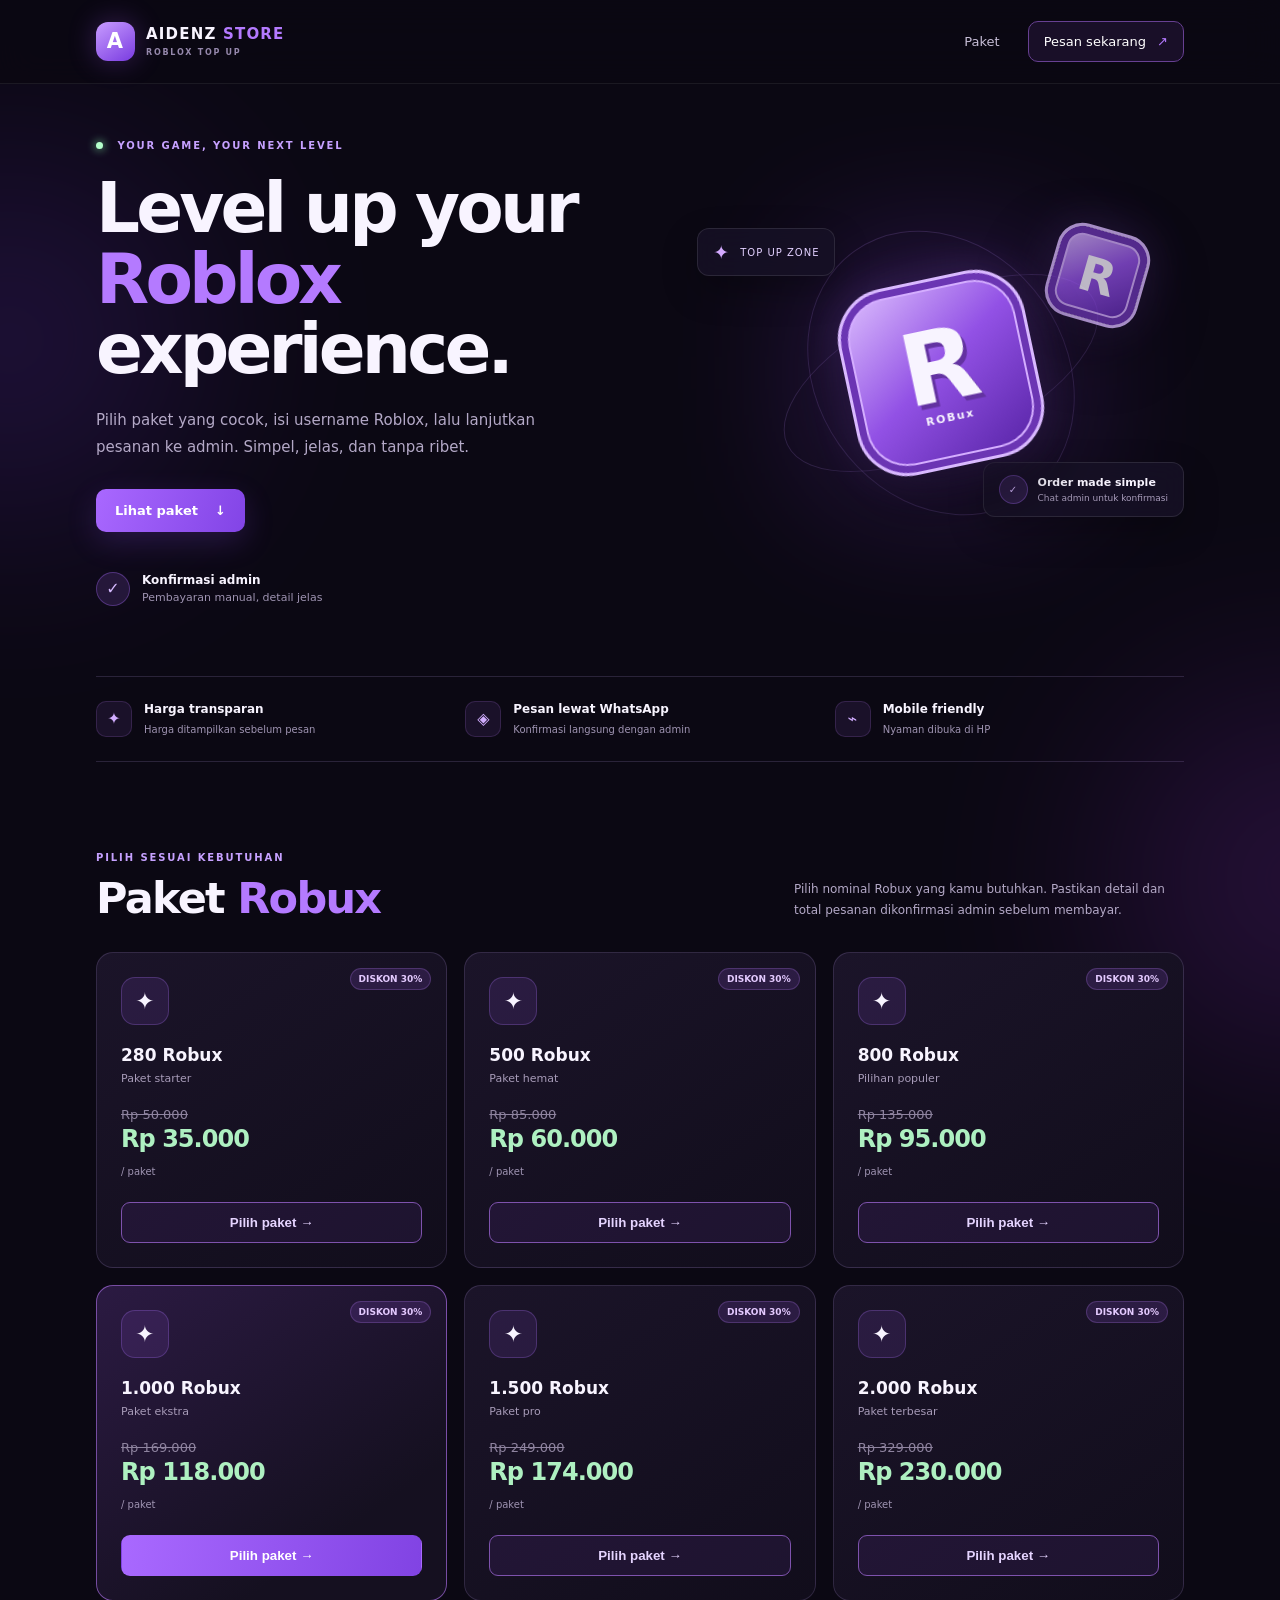
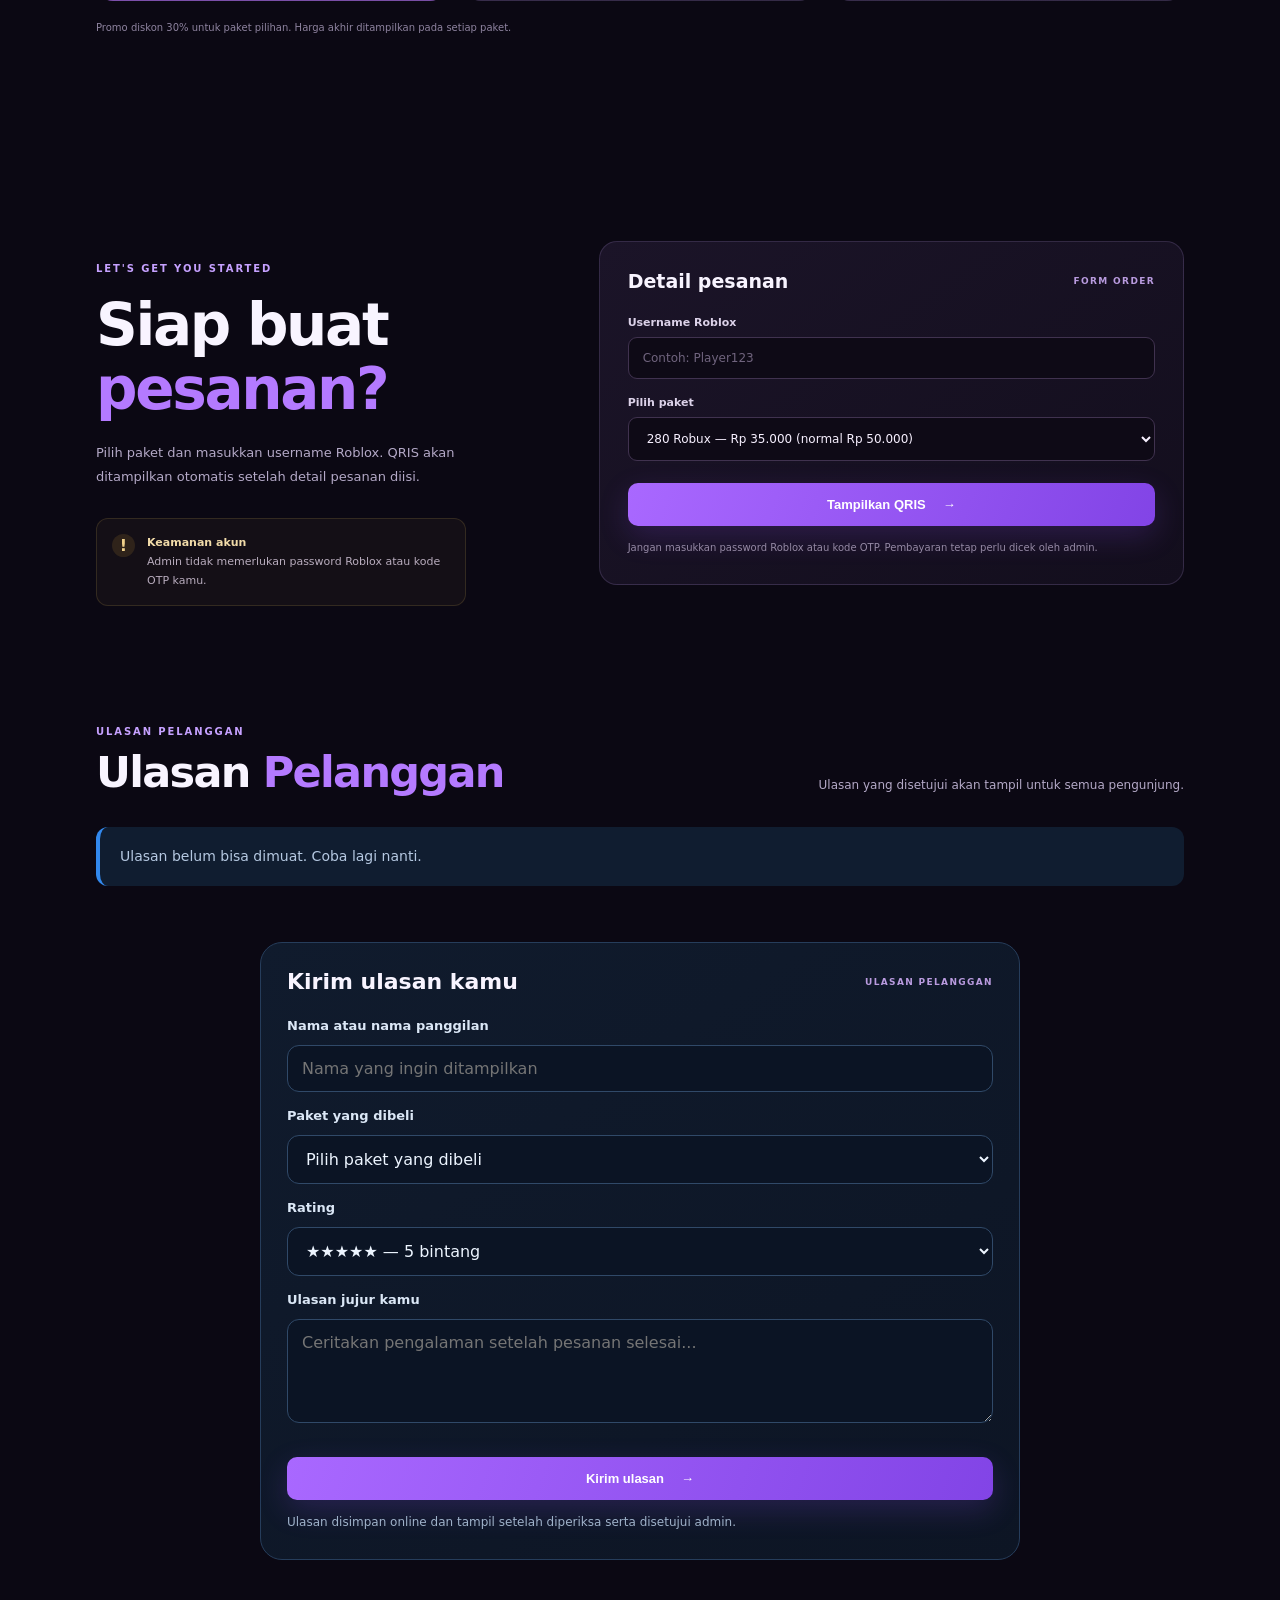
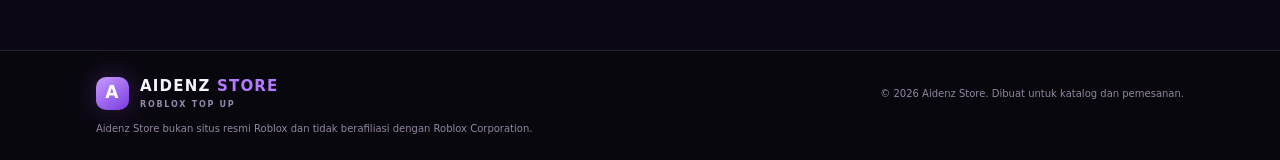
==== commit 8ff1a578: "Add files via upload" ====
--- a/index.html
+++ b/index.html
@@ -18,7 +18,6 @@
     </a>
     <nav aria-label="Navigasi utama">
       <a href="#paket">Paket</a>
-      <a href="#cara">Cara pesan</a>
       <a class="nav-cta" href="#pesan">Pesan sekarang <span>↗</span></a>
     </nav>
   </header>
@@ -31,7 +30,6 @@
         <p class="hero-text">Pilih paket yang cocok, isi username Roblox, lalu lanjutkan pesanan ke admin. Simpel, jelas, dan tanpa ribet.</p>
         <div class="hero-actions">
           <a class="button button-primary" href="#paket">Lihat paket <span>↓</span></a>
-          <a class="text-link" href="#cara">Cara pemesanan <span>↗</span></a>
         </div>
         <div class="trust-row">
           <div class="trust-icon">✓</div>
@@ -60,28 +58,14 @@
         <p>Pilih nominal Robux yang kamu butuhkan. Pastikan detail dan total pesanan dikonfirmasi admin sebelum membayar.</p>
       </div>
       <div class="product-grid" id="product-grid"></div>
-      <p class="small-note">Promo pembukaan toko: diskon sekitar 24%, tersedia paket 280 sampai 2.000 Robux. Harga normal dicoret dan harga promo ditampilkan; paket dan harga tetap dikonfirmasi admin sebelum pembayaran.</p>
-    </section>
-
-    <section class="how-section" id="cara">
-      <div class="section-wrap">
-        <div class="section-heading centered">
-          <div class="eyebrow">MUDAH DALAM 3 LANGKAH</div>
-          <h2>Cara <span>pemesanan</span></h2>
-        </div>
-        <div class="steps">
-          <article class="step-card"><div class="step-number">01</div><div class="step-icon">▦</div><h3>Pilih paket</h3><p>Pilih nominal Robux dan cek harga yang ditampilkan.</p></article>
-          <article class="step-card"><div class="step-number">02</div><div class="step-icon">⌨</div><h3>Isi username</h3><p>Masukkan username Roblox dengan teliti. Jangan isi password.</p></article>
-          <article class="step-card"><div class="step-number">03</div><div class="step-icon">↗</div><h3>Chat admin</h3><p>Pesanan dibuka di WhatsApp untuk pengecekan dan instruksi pembayaran manual.</p></article>
-        </div>
-      </div>
+      <p class="small-note">Promo diskon 30% untuk paket pilihan. Harga akhir ditampilkan pada setiap paket.</p>
     </section>
 
     <section class="section-wrap order-section" id="pesan">
       <div class="order-aside">
         <div class="eyebrow">LET'S GET YOU STARTED</div>
         <h2>Siap buat<br><span>pesanan?</span></h2>
-        <p>Isi detail pesanan, lalu pilih salah satu dari dua opsi: bayar QRIS atau langsung chat admin WhatsApp.</p>
+        <p>Pilih paket dan masukkan username Roblox. QRIS akan ditampilkan otomatis setelah detail pesanan diisi.</p>
         <div class="safety-note"><span>!</span><p><b>Keamanan akun</b><br>Admin tidak memerlukan password Roblox atau kode OTP kamu.</p></div>
       </div>
       <form class="order-form" id="order-form">
@@ -90,26 +74,18 @@
         <input id="roblox-username" name="username" type="text" maxlength="30" placeholder="Contoh: Player123" autocomplete="off" required>
         <label for="package-select">Pilih paket</label>
         <select id="package-select" name="package" required></select>
-        <label for="payment-select">Metode pembayaran pilihan</label>
-        <select id="payment-select" name="payment" required>
-          <option value="">Pilih salah satu opsi</option>
-          <option value="qris">1. Bayar langsung dengan QRIS</option>
-          <option value="whatsapp">2. Chat admin WhatsApp</option>
-        </select>
-        <label for="customer-note">Catatan <span class="optional">opsional</span></label>
-        <textarea id="customer-note" name="note" rows="3" maxlength="250" placeholder="Catatan untuk admin (opsional)"></textarea>
-        <button class="button button-primary submit-button" type="submit">Lanjutkan <span>→</span></button>
-        <p class="form-disclaimer">Pilih QRIS untuk melihat kode pembayaran, atau WhatsApp untuk langsung menghubungi admin. Website tidak memverifikasi pembayaran secara otomatis.</p>
+        <button class="button button-primary submit-button" type="submit">Tampilkan QRIS <span>→</span></button>
+        <p class="form-disclaimer">Jangan masukkan password Roblox atau kode OTP. Pembayaran tetap perlu dicek oleh admin.</p>
         <p class="form-error" id="form-error" role="alert" hidden></p>
-        <p class="form-disclaimer">Setelah lanjut, detail pesanan dan bagian pembayaran akan muncul di bawah.</p>
       </form>
       <section class="payment-panel" id="payment-panel" hidden aria-live="polite">
-        <div class="eyebrow">LANGKAH BERIKUTNYA</div>
-        <h3>QRIS — Selesaikan pembayaran</h3>
-        <p class="payment-intro">Pindai QRIS di bawah menggunakan aplikasi pembayaran yang mendukung QRIS. Pastikan nama merchant dan nominal sesuai sebelum membayar.</p>
+        <div class="eyebrow">PESANAN KAMU</div>
+        <h3>Scan QRIS untuk membayar</h3>
+        <p class="save-status" id="order-summary" role="status"></p>
+        <p class="payment-intro">Detail pesanan sudah siap. Scan QRIS dengan aplikasi pembayaran yang mendukung QRIS, lalu masukkan nominal total yang tertera.</p>
         <div class="qris-image-wrap"><img class="qris-image" src="assets/qris-jaya-sejahtera.jpg" alt="Kode pembayaran QRIS yang disediakan untuk Aidenz Store" loading="lazy"><p class="qris-merchant-note">Periksa nama merchant yang muncul di aplikasi pembayaran sebelum mengonfirmasi.</p></div>
         <div class="payment-total"><span>Total pesanan</span><strong id="payment-total">—</strong></div>
-        <p class="payment-warning">QRIS dapat meminta nominal dimasukkan secara manual. Periksa total pesanan sebelum membayar. Status pembayaran perlu dikonfirmasi admin.</p>
+        <p class="payment-warning">QRIS ini tidak memverifikasi pembayaran otomatis. Pastikan nama merchant dan nominal benar sebelum membayar; konfirmasi pembayaran kepada admin.</p>
         <p class="save-status" id="save-status" role="status"></p>
       </section>
     </section>
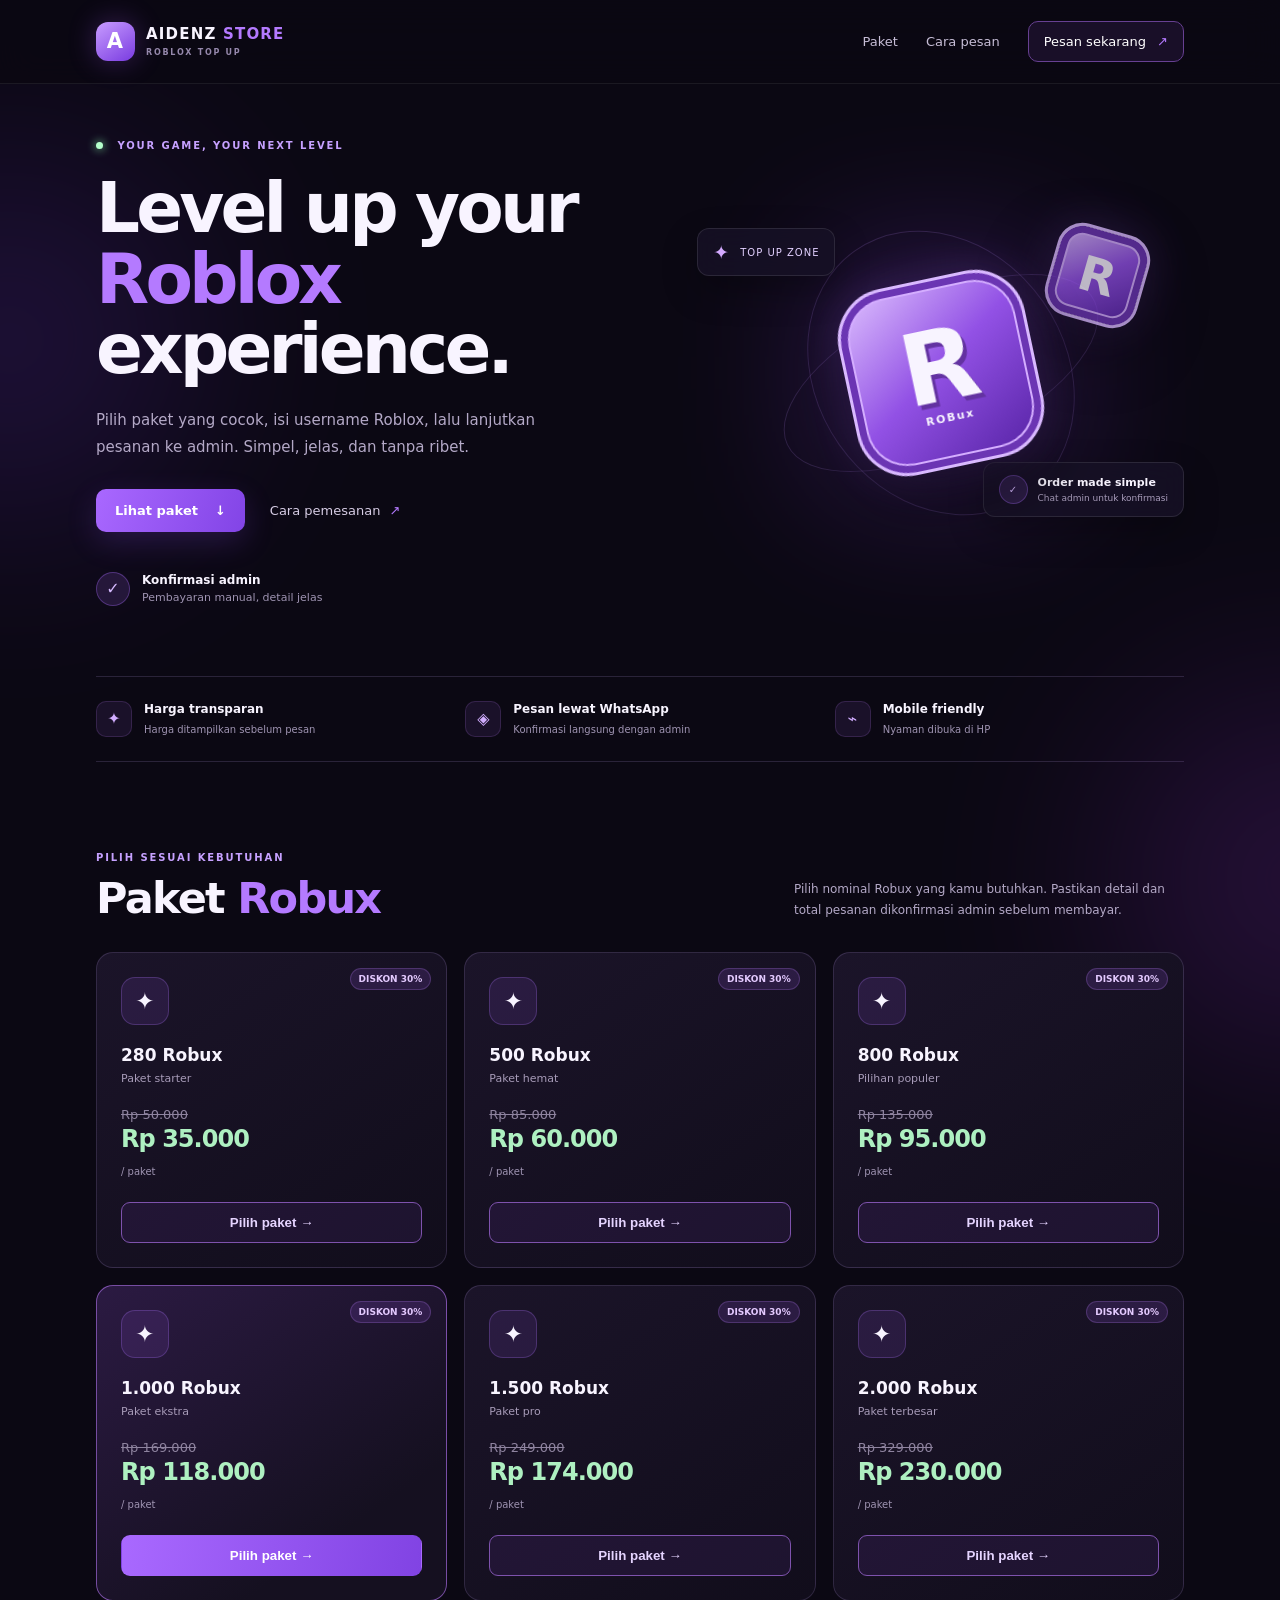
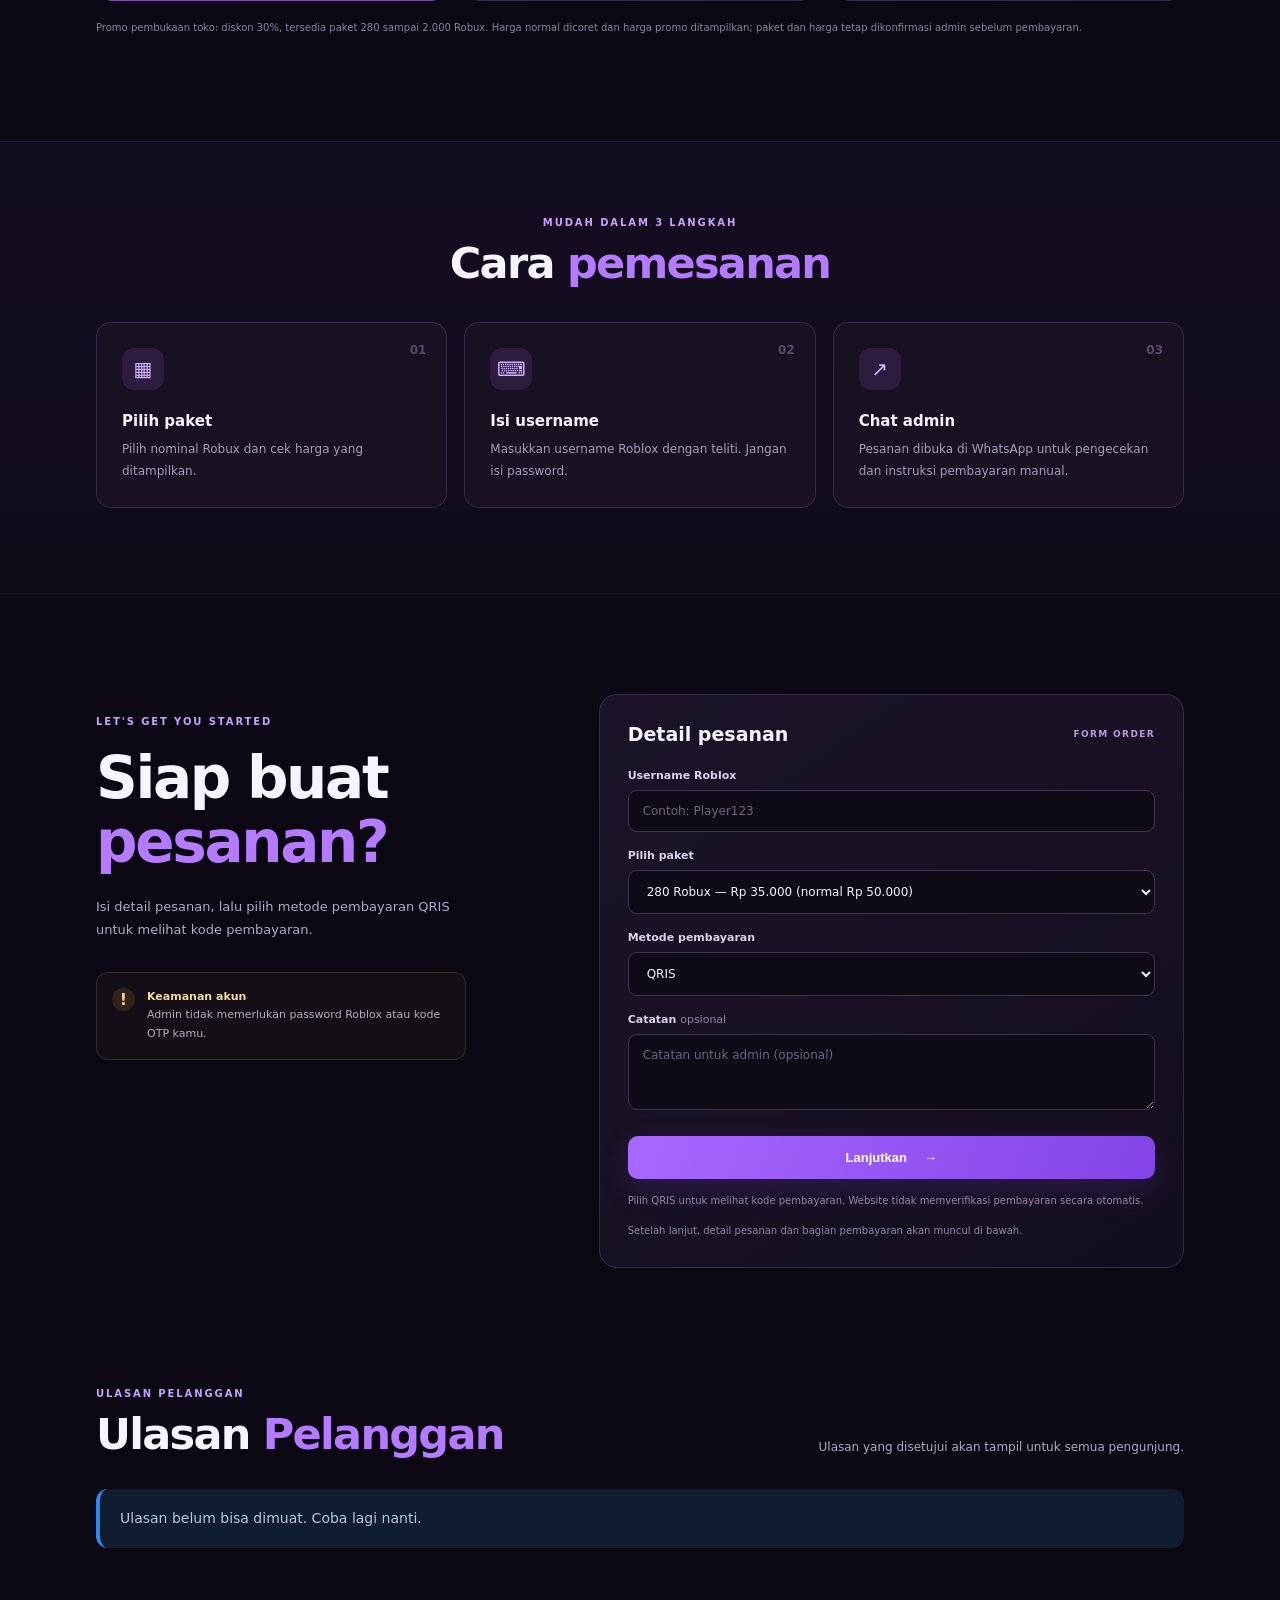
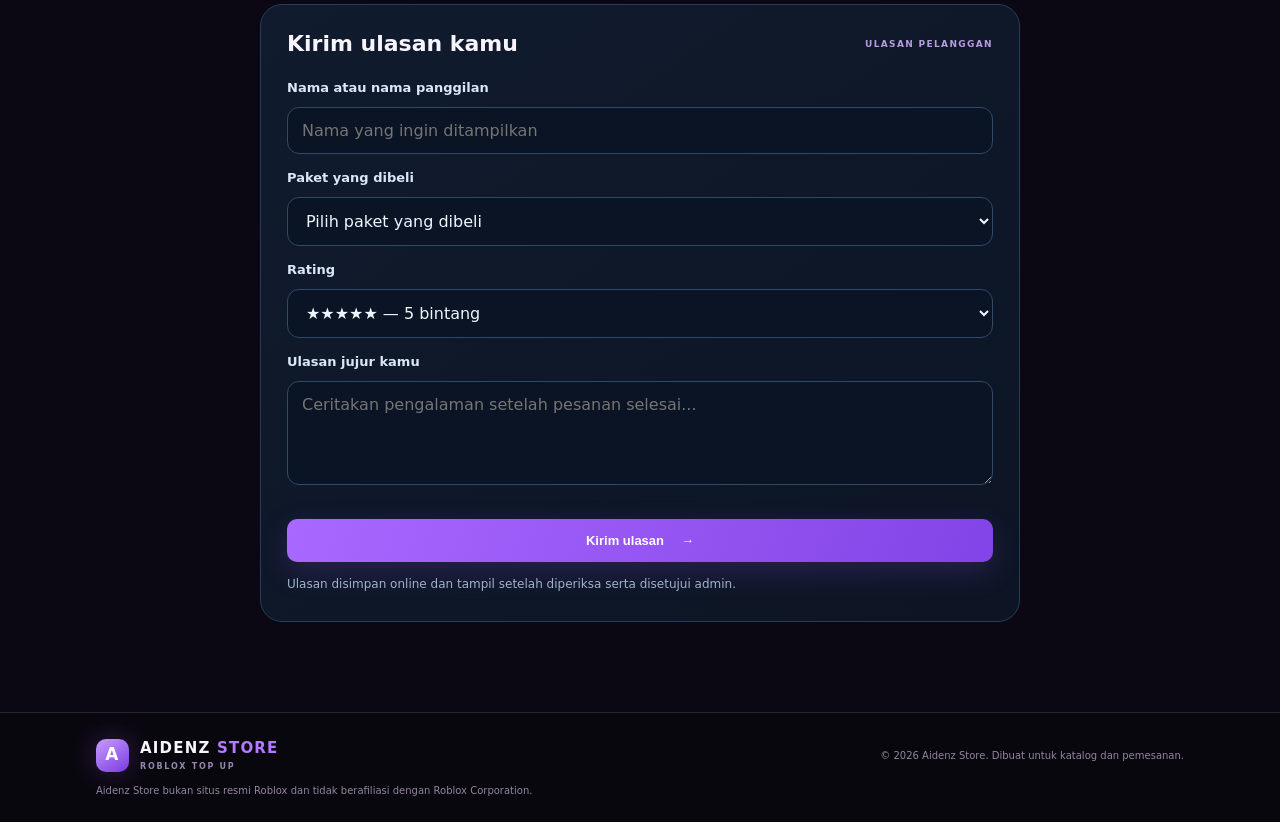
==== commit 5dd21f2c: "Add files via upload" ====
--- a/index.html
+++ b/index.html
@@ -18,6 +18,7 @@
     </a>
     <nav aria-label="Navigasi utama">
       <a href="#paket">Paket</a>
+      <a href="#cara">Cara pesan</a>
       <a class="nav-cta" href="#pesan">Pesan sekarang <span>↗</span></a>
     </nav>
   </header>
@@ -30,6 +31,7 @@
         <p class="hero-text">Pilih paket yang cocok, isi username Roblox, lalu lanjutkan pesanan ke admin. Simpel, jelas, dan tanpa ribet.</p>
         <div class="hero-actions">
           <a class="button button-primary" href="#paket">Lihat paket <span>↓</span></a>
+          <a class="text-link" href="#cara">Cara pemesanan <span>↗</span></a>
         </div>
         <div class="trust-row">
           <div class="trust-icon">✓</div>
@@ -58,14 +60,28 @@
         <p>Pilih nominal Robux yang kamu butuhkan. Pastikan detail dan total pesanan dikonfirmasi admin sebelum membayar.</p>
       </div>
       <div class="product-grid" id="product-grid"></div>
-      <p class="small-note">Promo diskon 30% untuk paket pilihan. Harga akhir ditampilkan pada setiap paket.</p>
+      <p class="small-note">Promo pembukaan toko: diskon 30%, tersedia paket 280 sampai 2.000 Robux. Harga normal dicoret dan harga promo ditampilkan; paket dan harga tetap dikonfirmasi admin sebelum pembayaran.</p>
+    </section>
+
+    <section class="how-section" id="cara">
+      <div class="section-wrap">
+        <div class="section-heading centered">
+          <div class="eyebrow">MUDAH DALAM 3 LANGKAH</div>
+          <h2>Cara <span>pemesanan</span></h2>
+        </div>
+        <div class="steps">
+          <article class="step-card"><div class="step-number">01</div><div class="step-icon">▦</div><h3>Pilih paket</h3><p>Pilih nominal Robux dan cek harga yang ditampilkan.</p></article>
+          <article class="step-card"><div class="step-number">02</div><div class="step-icon">⌨</div><h3>Isi username</h3><p>Masukkan username Roblox dengan teliti. Jangan isi password.</p></article>
+          <article class="step-card"><div class="step-number">03</div><div class="step-icon">↗</div><h3>Chat admin</h3><p>Pesanan dibuka di WhatsApp untuk pengecekan dan instruksi pembayaran manual.</p></article>
+        </div>
+      </div>
     </section>
 
     <section class="section-wrap order-section" id="pesan">
       <div class="order-aside">
         <div class="eyebrow">LET'S GET YOU STARTED</div>
         <h2>Siap buat<br><span>pesanan?</span></h2>
-        <p>Pilih paket dan masukkan username Roblox. QRIS akan ditampilkan otomatis setelah detail pesanan diisi.</p>
+        <p>Isi detail pesanan, lalu pilih metode pembayaran QRIS untuk melihat kode pembayaran.</p>
         <div class="safety-note"><span>!</span><p><b>Keamanan akun</b><br>Admin tidak memerlukan password Roblox atau kode OTP kamu.</p></div>
       </div>
       <form class="order-form" id="order-form">
@@ -74,19 +90,34 @@
         <input id="roblox-username" name="username" type="text" maxlength="30" placeholder="Contoh: Player123" autocomplete="off" required>
         <label for="package-select">Pilih paket</label>
         <select id="package-select" name="package" required></select>
-        <button class="button button-primary submit-button" type="submit">Tampilkan QRIS <span>→</span></button>
-        <p class="form-disclaimer">Jangan masukkan password Roblox atau kode OTP. Pembayaran tetap perlu dicek oleh admin.</p>
+        <label for="payment-select">Metode pembayaran</label>
+        <select id="payment-select" name="payment" required>
+          <option value="qris" selected>QRIS</option>
+        </select>
+        <label for="customer-note">Catatan <span class="optional">opsional</span></label>
+        <textarea id="customer-note" name="note" rows="3" maxlength="250" placeholder="Catatan untuk admin (opsional)"></textarea>
+        <button class="button button-primary submit-button" type="submit">Lanjutkan <span>→</span></button>
+        <p class="form-disclaimer">Pilih QRIS untuk melihat kode pembayaran. Website tidak memverifikasi pembayaran secara otomatis.</p>
         <p class="form-error" id="form-error" role="alert" hidden></p>
+        <p class="form-disclaimer">Setelah lanjut, detail pesanan dan bagian pembayaran akan muncul di bawah.</p>
       </form>
       <section class="payment-panel" id="payment-panel" hidden aria-live="polite">
-        <div class="eyebrow">PESANAN KAMU</div>
-        <h3>Scan QRIS untuk membayar</h3>
-        <p class="save-status" id="order-summary" role="status"></p>
-        <p class="payment-intro">Detail pesanan sudah siap. Scan QRIS dengan aplikasi pembayaran yang mendukung QRIS, lalu masukkan nominal total yang tertera.</p>
+        <div class="eyebrow">LANGKAH BERIKUTNYA</div>
+        <h3>QRIS — Selesaikan pembayaran</h3>
+        <p class="payment-intro">Pindai QRIS di bawah menggunakan aplikasi pembayaran yang mendukung QRIS. Pastikan nama merchant dan nominal sesuai sebelum membayar.</p>
         <div class="qris-image-wrap"><img class="qris-image" src="assets/qris-jaya-sejahtera.jpg" alt="Kode pembayaran QRIS yang disediakan untuk Aidenz Store" loading="lazy"><p class="qris-merchant-note">Periksa nama merchant yang muncul di aplikasi pembayaran sebelum mengonfirmasi.</p></div>
         <div class="payment-total"><span>Total pesanan</span><strong id="payment-total">—</strong></div>
-        <p class="payment-warning">QRIS ini tidak memverifikasi pembayaran otomatis. Pastikan nama merchant dan nominal benar sebelum membayar; konfirmasi pembayaran kepada admin.</p>
+        <p class="payment-warning">QRIS dapat meminta nominal dimasukkan secara manual. Periksa total pesanan sebelum membayar. Status pembayaran perlu dikonfirmasi admin.</p>
         <p class="save-status" id="save-status" role="status"></p>
+        <div class="payment-actions">
+          <a class="button button-primary" id="chat-admin-button" href="#" target="_blank" rel="noopener">Chat admin WhatsApp ↗</a>
+          <button class="button" id="view-orders-button" type="button">Lihat pesanan</button>
+        </div>
+        <section class="order-history" id="order-history" hidden aria-live="polite">
+          <h4>Pesanan di perangkat ini</h4>
+          <div id="order-history-list"></div>
+          <p class="form-disclaimer">Riwayat ini tersimpan di browser/perangkat ini saja, bukan bukti pembayaran.</p>
+        </section>
       </section>
     </section>
     <section class="section-wrap reviews-section" id="ulasan">
--- a/style.css
+++ b/style.css
@@ -212,3 +212,14 @@
 .review-form textarea { resize:vertical; }
 .review-form .form-disclaimer { color:#9fb2ca; font-size:12px; line-height:1.7; margin:0; }
 @media(max-width:650px) { .review-form { padding:20px; border-radius:18px; } .review-form .form-heading h3 { font-size:20px; } }
+
+
+/* QRIS-only checkout actions and local order history */
+.payment-actions { display:flex; flex-wrap:wrap; gap:12px; margin-top:18px; }
+.payment-actions .button { display:inline-flex; align-items:center; justify-content:center; text-decoration:none; cursor:pointer; }
+.order-history { margin-top:20px; padding:18px; border:1px solid var(--line); border-radius:14px; background:rgba(255,255,255,.025); }
+.order-history h4 { margin:0 0 12px; }
+.order-history-item { padding:12px 0; border-bottom:1px solid var(--line); }
+.order-history-item:last-child { border-bottom:0; }
+.order-history-item p { color:var(--muted); margin:6px 0 0; overflow-wrap:anywhere; }
+@media (max-width:560px) { .payment-actions { flex-direction:column; } .payment-actions .button { width:100%; } }
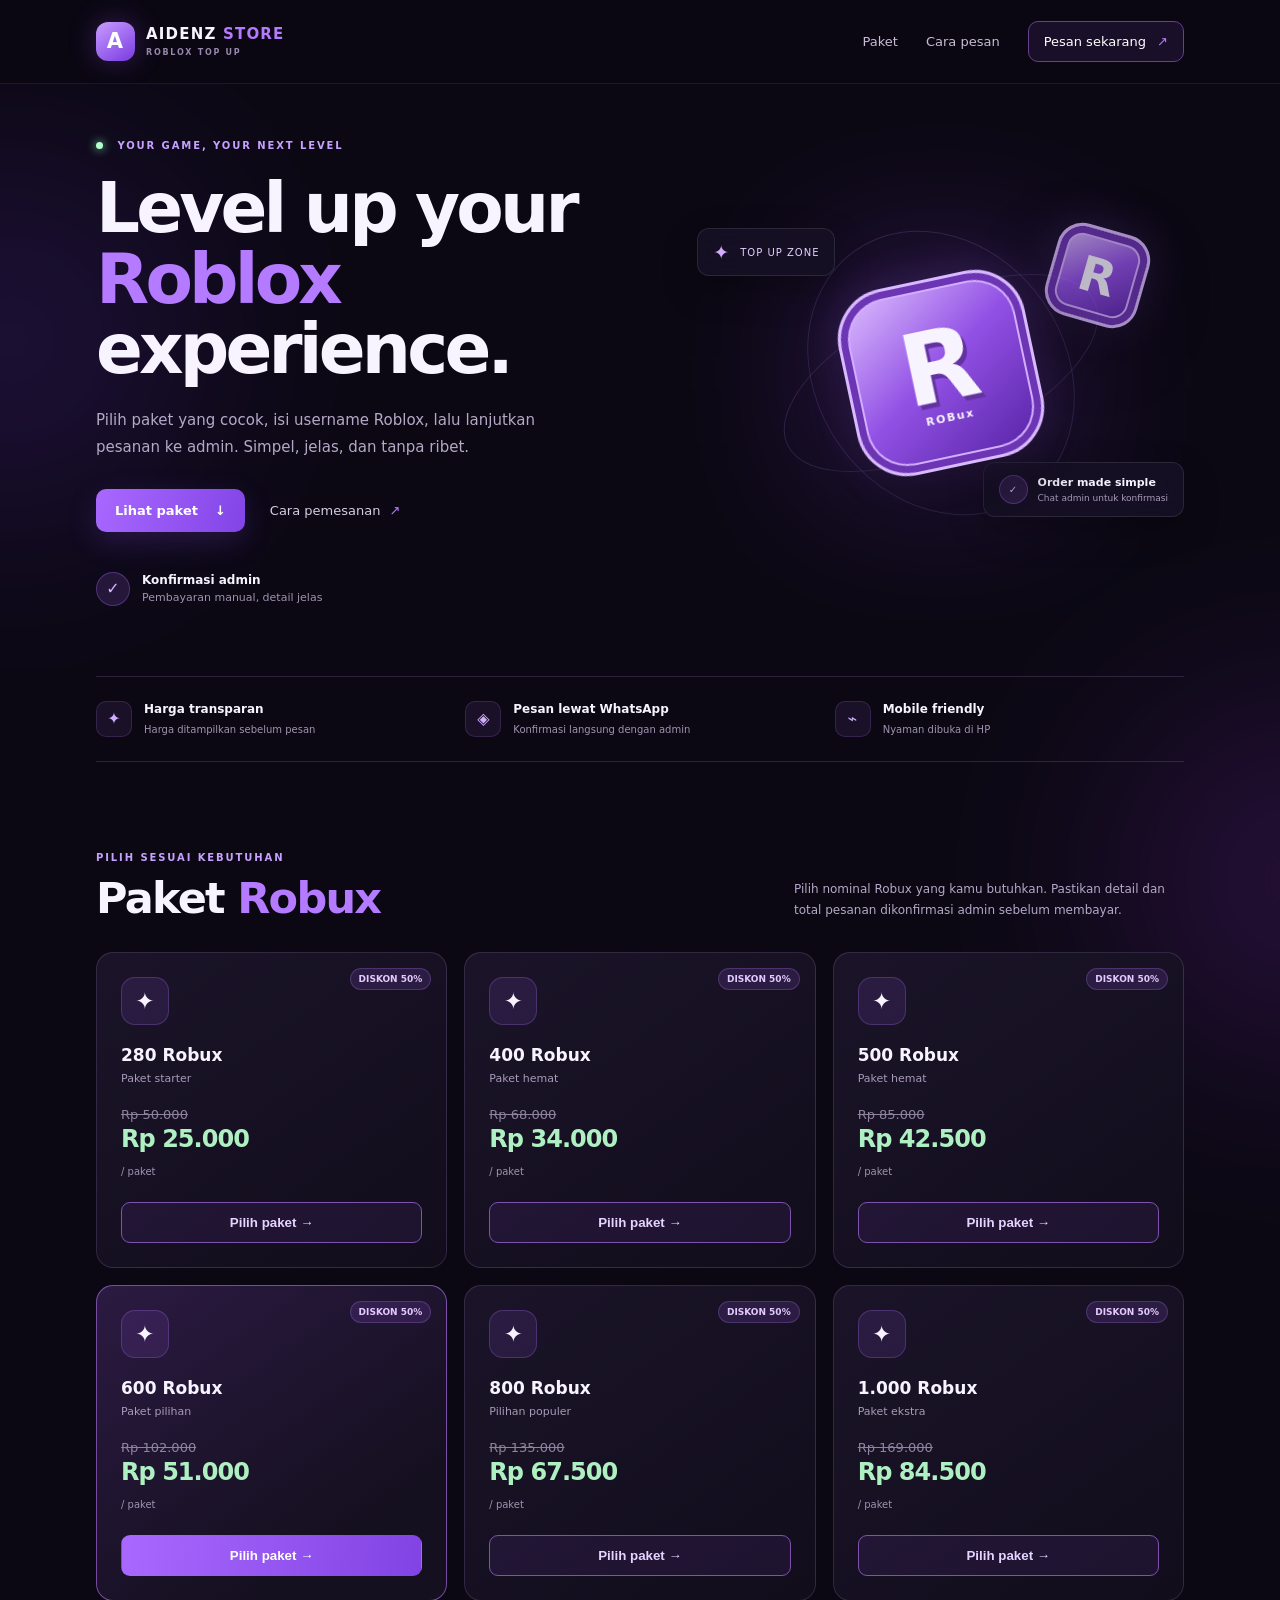
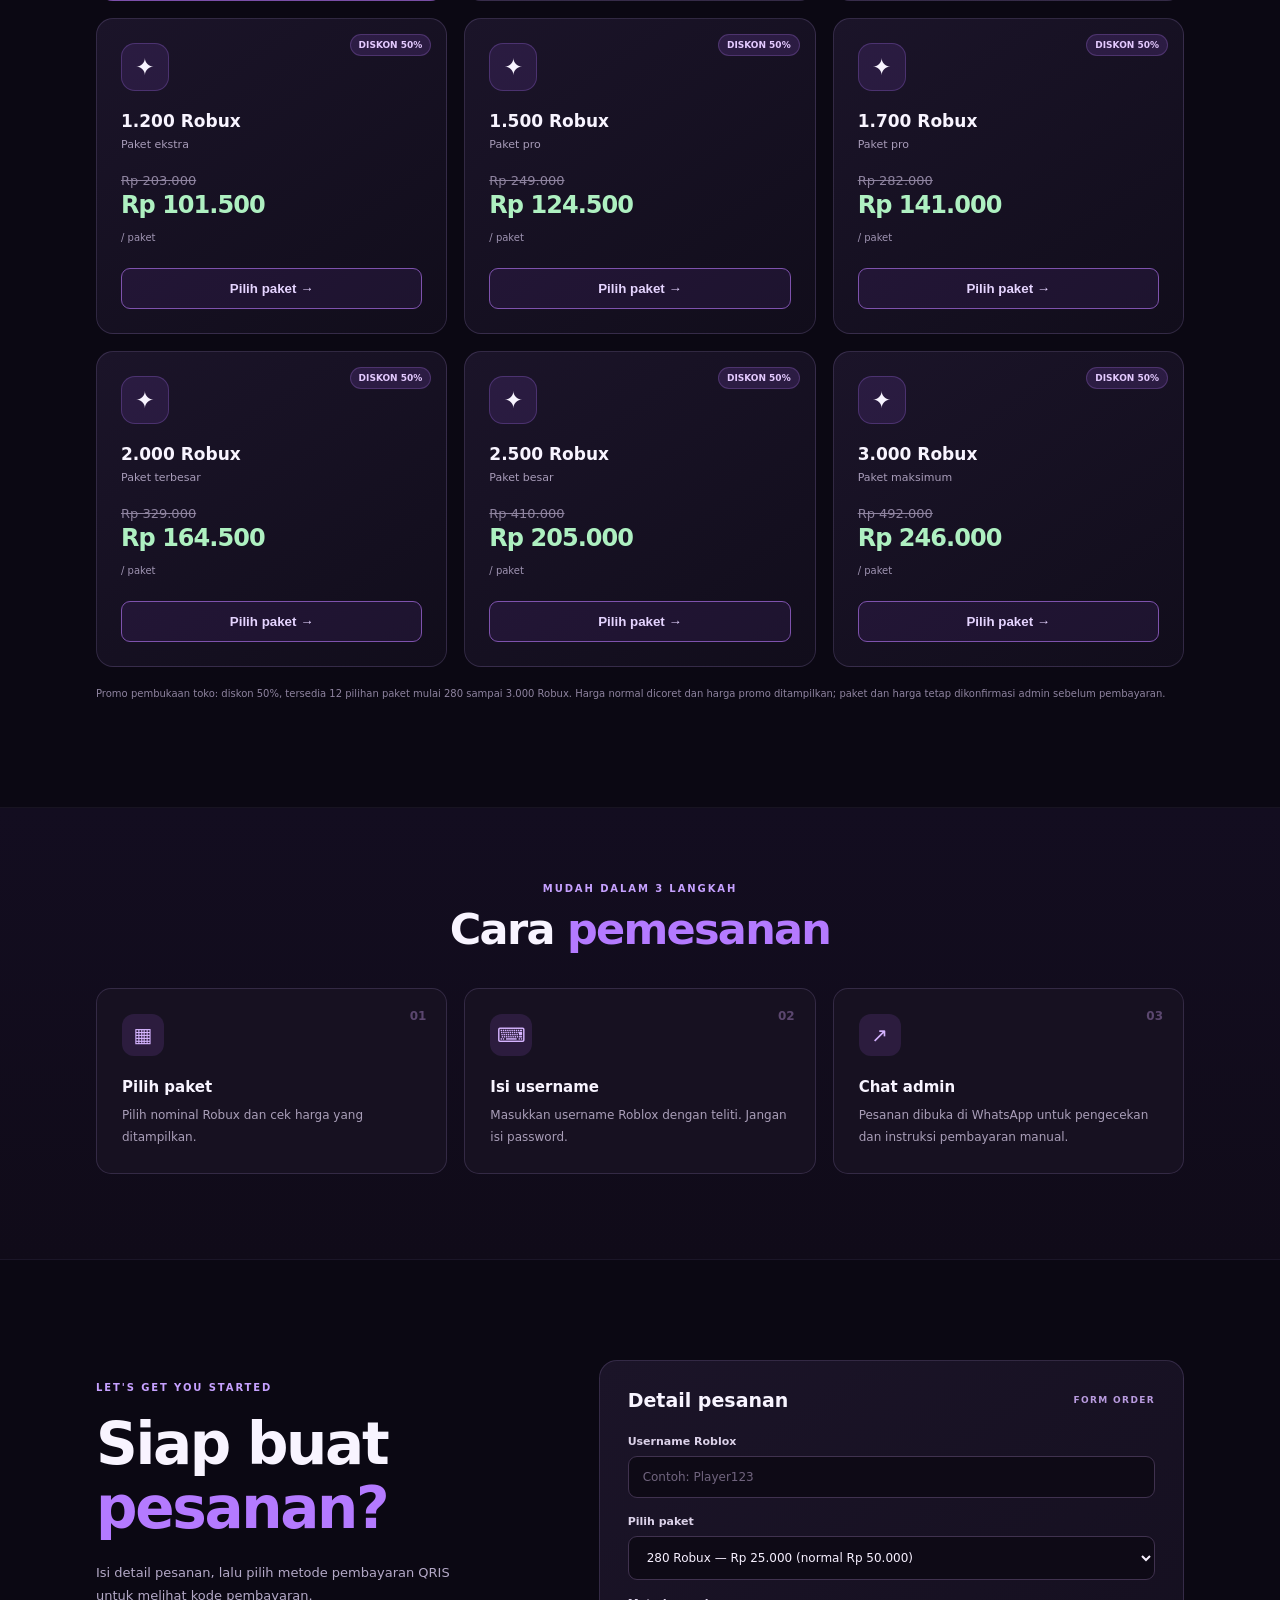
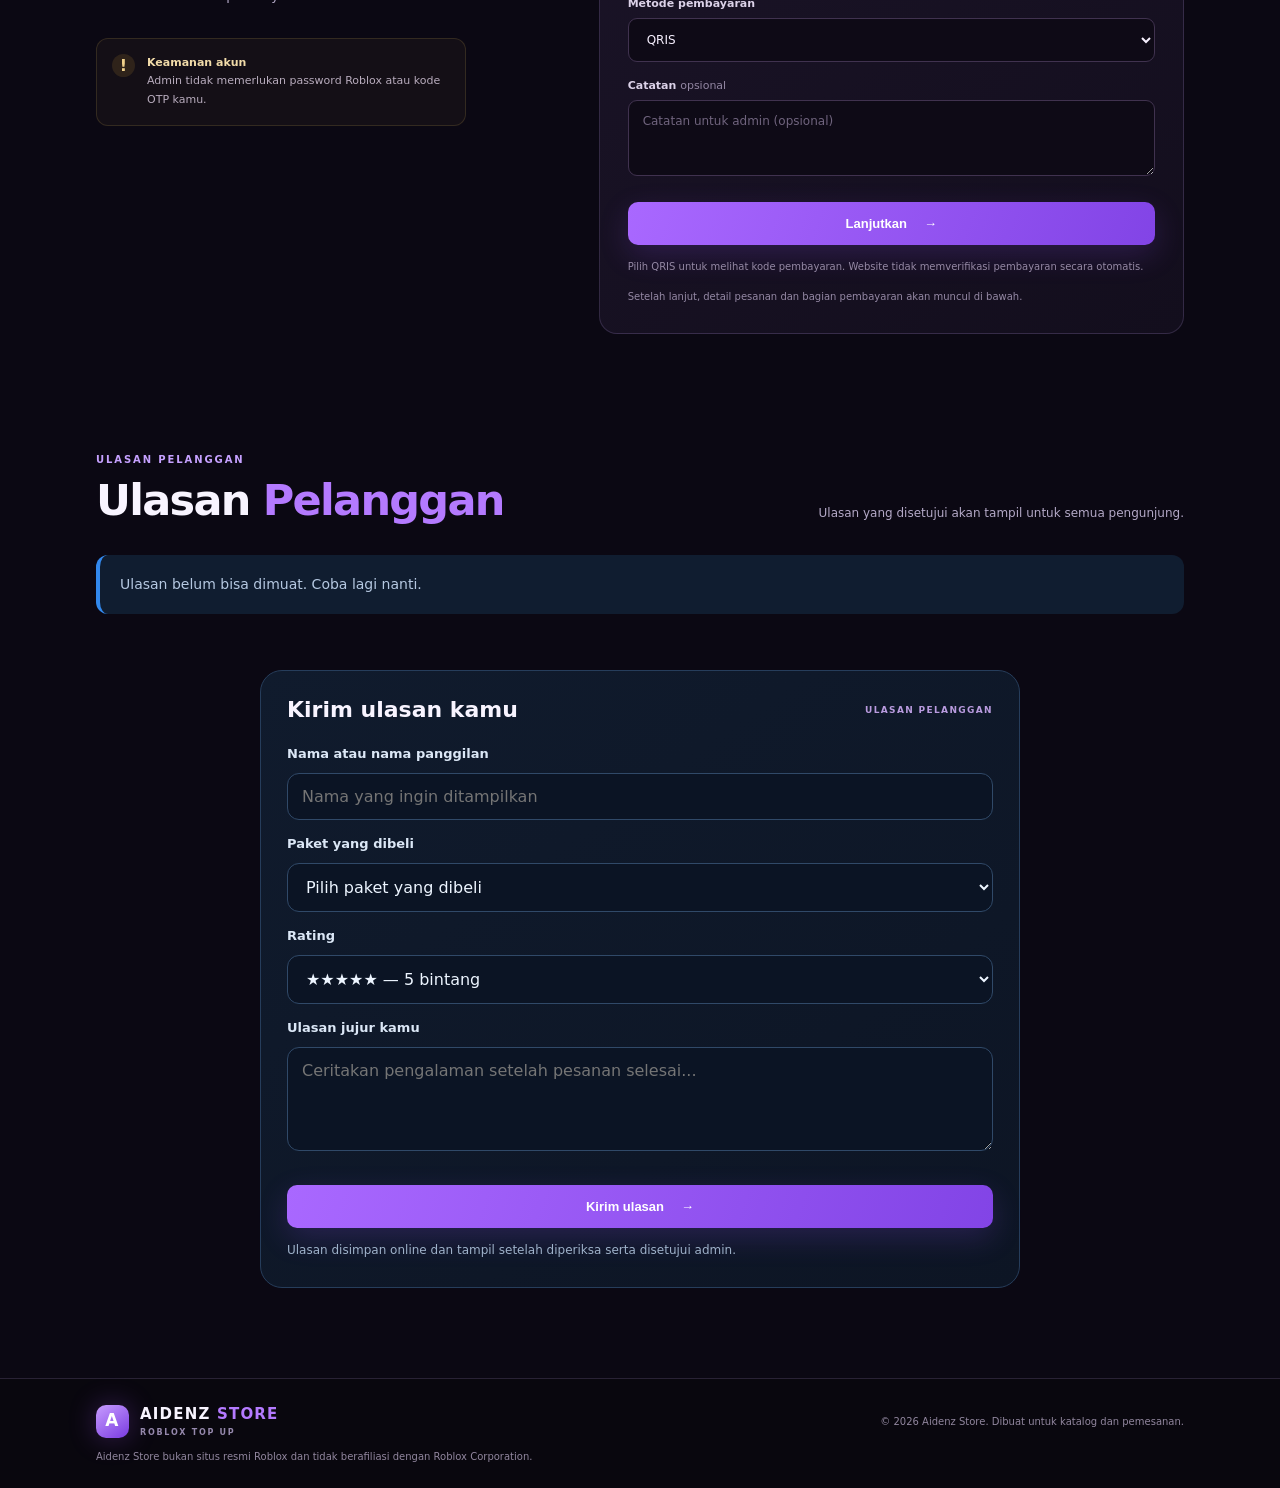
==== commit af7c70c2: "Add files via upload" ====
--- a/index.html
+++ b/index.html
@@ -60,7 +60,7 @@
         <p>Pilih nominal Robux yang kamu butuhkan. Pastikan detail dan total pesanan dikonfirmasi admin sebelum membayar.</p>
       </div>
       <div class="product-grid" id="product-grid"></div>
-      <p class="small-note">Promo pembukaan toko: diskon 30%, tersedia paket 280 sampai 2.000 Robux. Harga normal dicoret dan harga promo ditampilkan; paket dan harga tetap dikonfirmasi admin sebelum pembayaran.</p>
+      <p class="small-note">Promo pembukaan toko: diskon 50%, tersedia 12 pilihan paket mulai 280 sampai 3.000 Robux. Harga normal dicoret dan harga promo ditampilkan; paket dan harga tetap dikonfirmasi admin sebelum pembayaran.</p>
     </section>
 
     <section class="how-section" id="cara">
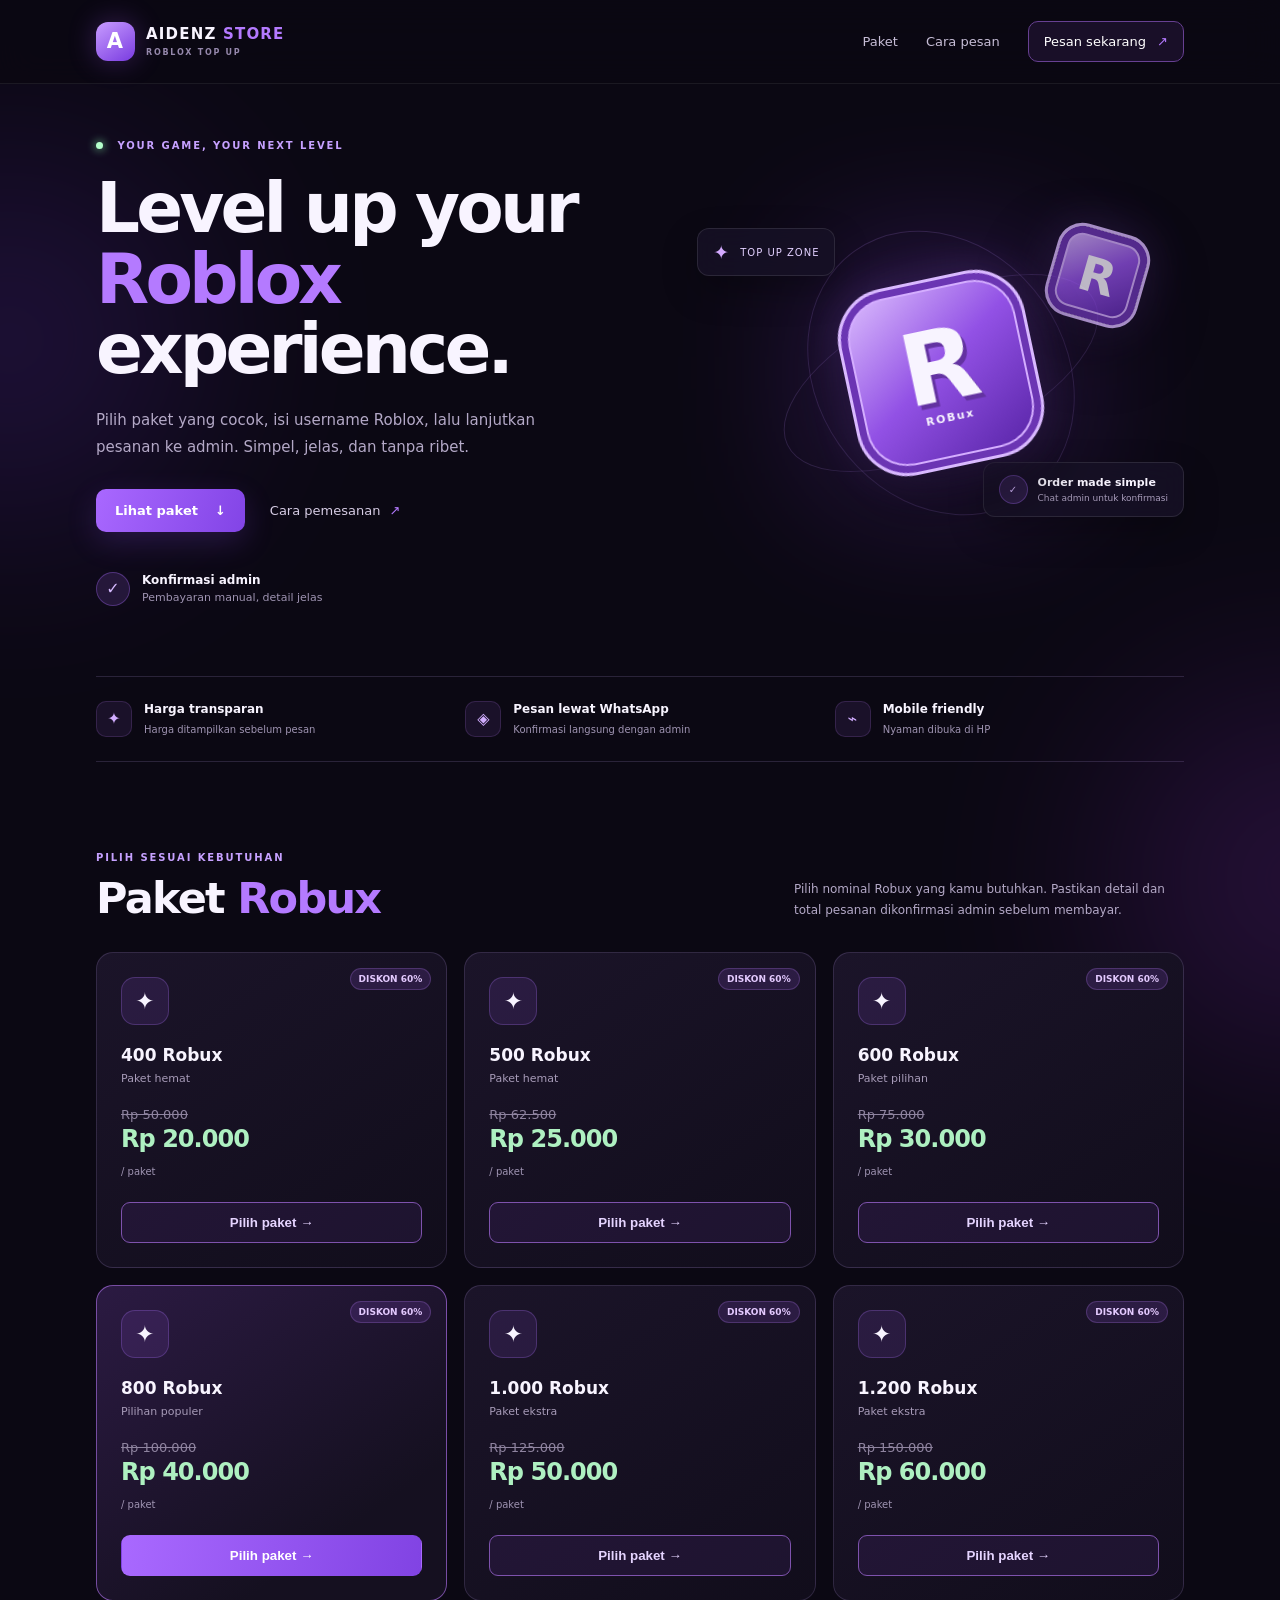
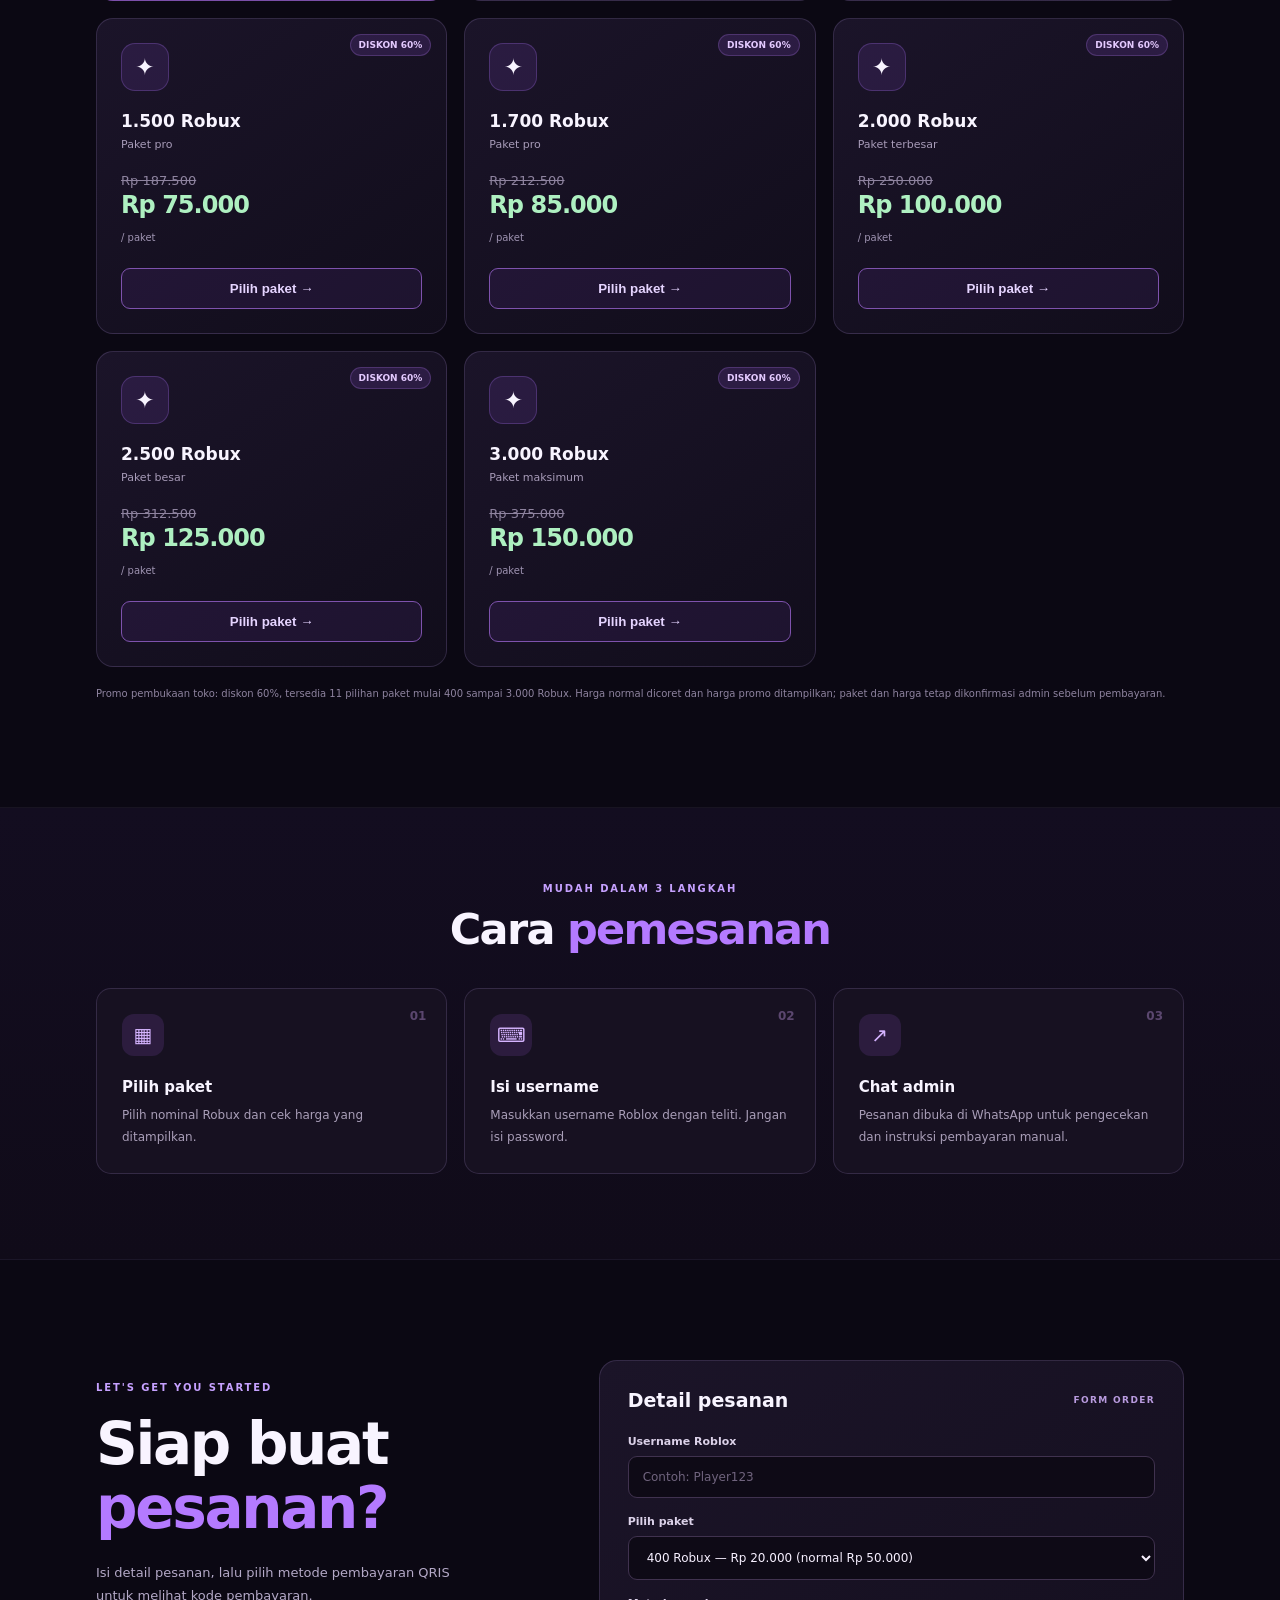
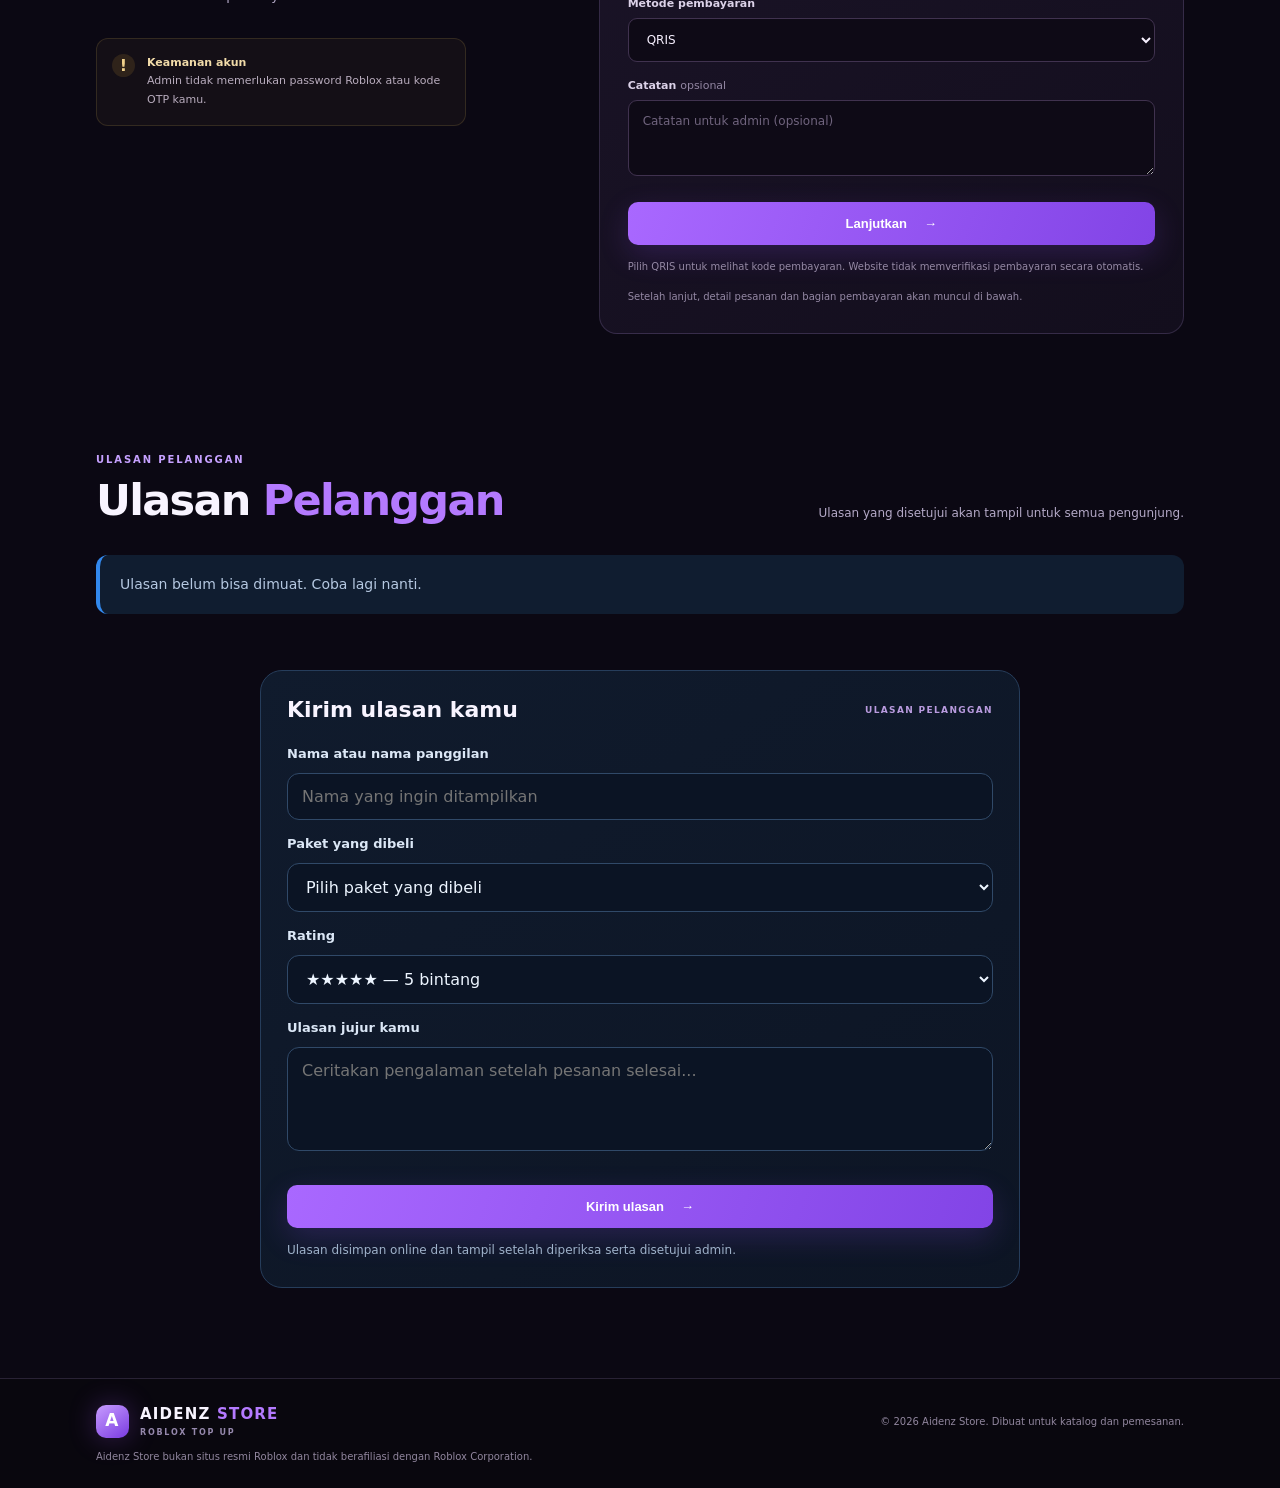
==== commit fb40891c: "Add files via upload" ====
--- a/index.html
+++ b/index.html
@@ -60,7 +60,7 @@
         <p>Pilih nominal Robux yang kamu butuhkan. Pastikan detail dan total pesanan dikonfirmasi admin sebelum membayar.</p>
       </div>
       <div class="product-grid" id="product-grid"></div>
-      <p class="small-note">Promo pembukaan toko: diskon 50%, tersedia 12 pilihan paket mulai 280 sampai 3.000 Robux. Harga normal dicoret dan harga promo ditampilkan; paket dan harga tetap dikonfirmasi admin sebelum pembayaran.</p>
+      <p class="small-note">Promo pembukaan toko: diskon 60%, tersedia 11 pilihan paket mulai 400 sampai 3.000 Robux. Harga normal dicoret dan harga promo ditampilkan; paket dan harga tetap dikonfirmasi admin sebelum pembayaran.</p>
     </section>
 
     <section class="how-section" id="cara">
